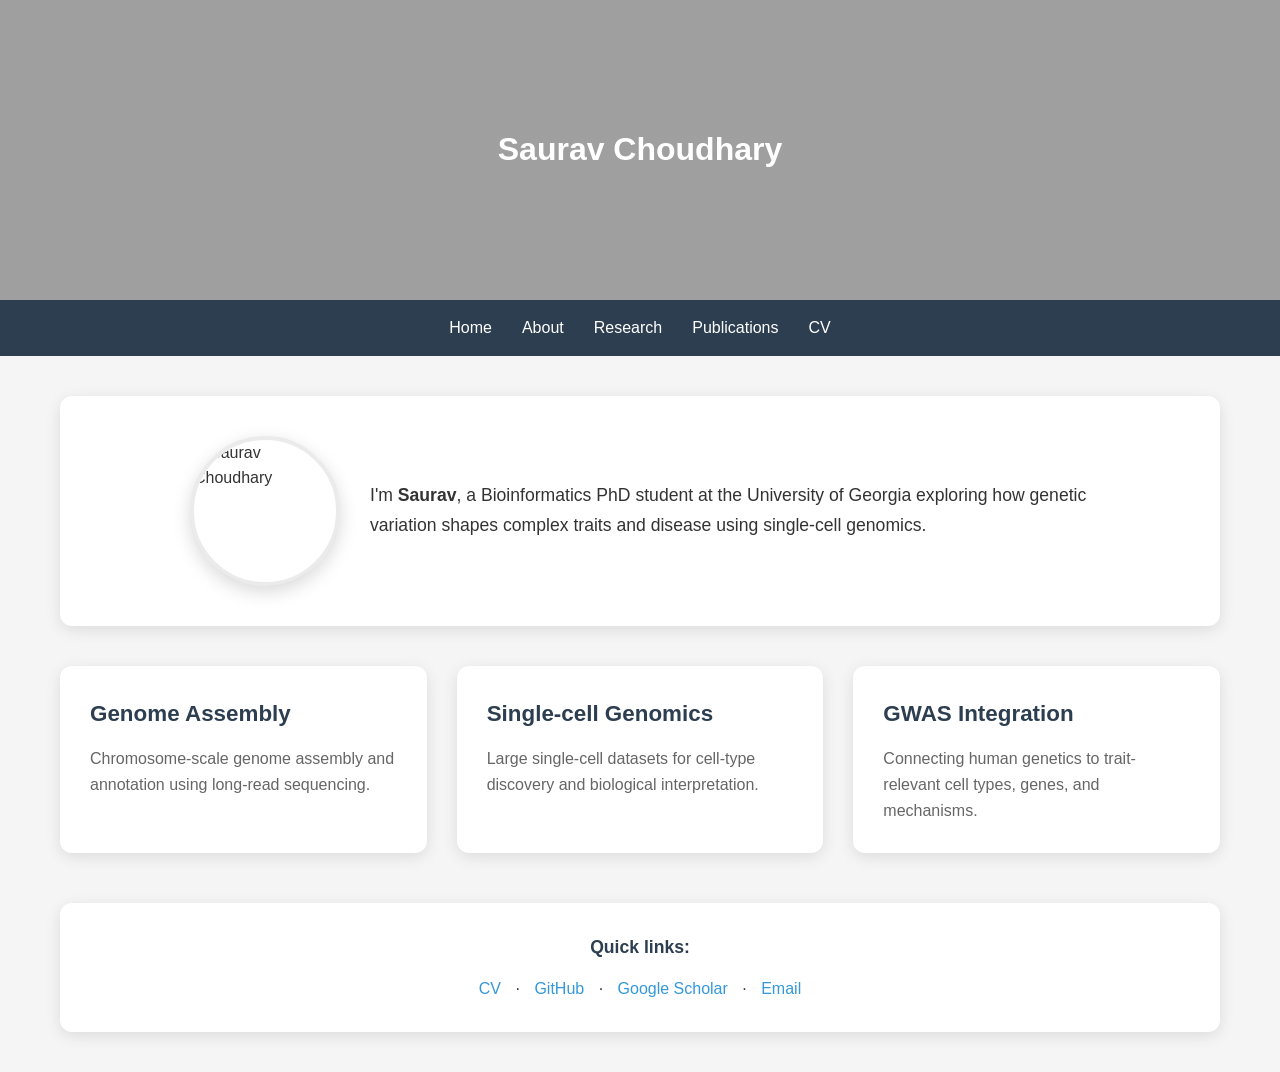
==== index.html @ a9191fd8 "Add files via upload" ====
<!DOCTYPE html>
<html lang="en">
<head>
    <meta charset="UTF-8">
    <meta name="viewport" content="width=device-width, initial-scale=1.0">
    <title>Saurav Choudhary - Home</title>
    <style>
        * {
            margin: 0;
            padding: 0;
            box-sizing: border-box;
        }
        
        body {
            font-family: -apple-system, BlinkMacSystemFont, "Segoe UI", Roboto, Oxygen-Sans, Ubuntu, Cantarell, "Helvetica Neue", sans-serif;
            line-height: 1.6;
            color: #333;
            background: #f5f5f5;
        }
        
        header {
            background: linear-gradient(rgba(0,0,0,0.35), rgba(0,0,0,0.35)), url('assets/images/DNA_logo.png') center/cover;
            color: white;
            padding: 80px 20px;
            text-align: center;
            min-height: 300px;
            display: flex;
            align-items: center;
            justify-content: center;
        }
        
        nav {
            background: #2c3e50;
            padding: 15px 0;
            position: sticky;
            top: 0;
            z-index: 100;
        }
        
        nav ul {
            list-style: none;
            display: flex;
            justify-content: center;
            gap: 30px;
            flex-wrap: wrap;
        }
        
        nav a {
            color: white;
            text-decoration: none;
            font-weight: 500;
            transition: color 0.3s;
        }
        
        nav a:hover {
            color: #3498db;
        }
        
        .container {
            max-width: 1200px;
            margin: 40px auto;
            padding: 0 20px;
        }
        
        .intro-section {
            background: white;
            padding: 40px;
            border-radius: 12px;
            box-shadow: 0 4px 15px rgba(0,0,0,0.1);
            margin-bottom: 40px;
        }
        
        .intro-content {
            display: flex;
            align-items: center;
            justify-content: center;
            gap: 30px;
            flex-wrap: wrap;
        }
        
        .profile-image {
            width: 150px;
            height: 150px;
            border-radius: 50%;
            object-fit: cover;
            border: 4px solid rgba(0,0,0,0.08);
            box-shadow: 0 6px 18px rgba(0,0,0,0.15);
        }
        
        .intro-text {
            max-width: 720px;
            font-size: 1.1rem;
            line-height: 1.7;
        }
        
        .features {
            display: grid;
            grid-template-columns: repeat(auto-fit, minmax(280px, 1fr));
            gap: 30px;
            margin-top: 40px;
        }
        
        .feature-card {
            background: white;
            padding: 30px;
            border-radius: 12px;
            box-shadow: 0 4px 15px rgba(0,0,0,0.1);
            transition: transform 0.3s, box-shadow 0.3s;
        }
        
        .feature-card:hover {
            transform: translateY(-5px);
            box-shadow: 0 8px 25px rgba(0,0,0,0.15);
        }
        
        .feature-card h3 {
            color: #2c3e50;
            margin-bottom: 15px;
            font-size: 1.4rem;
        }
        
        .feature-card p {
            color: #666;
            line-height: 1.6;
        }
        
        .quick-links {
            text-align: center;
            margin-top: 50px;
            padding: 30px;
            background: white;
            border-radius: 12px;
            box-shadow: 0 4px 15px rgba(0,0,0,0.1);
        }
        
        .quick-links strong {
            display: block;
            margin-bottom: 15px;
            font-size: 1.1rem;
            color: #2c3e50;
        }
        
        .quick-links a {
            color: #3498db;
            text-decoration: none;
            margin: 0 10px;
            font-weight: 500;
        }
        
        .quick-links a:hover {
            text-decoration: underline;
        }
    </style>
</head>
<body>
    <header>
        <h1>Saurav Choudhary</h1>
    </header>
    
    <nav>
        <ul>
            <li><a href="index_preview.html">Home</a></li>
            <li><a href="about_preview.html">About</a></li>
            <li><a href="research_preview.html">Research</a></li>
            <li><a href="publications_preview.html">Publications</a></li>
            <li><a href="cv.html">CV</a></li>
        </ul>
    </nav>
    
    <div class="container">
        <div class="intro-section">
            <div class="intro-content">
                <img src="assets/images/Saurav_profile.JPG" alt="Saurav Choudhary" class="profile-image">
                <div class="intro-text">
                    <p>
                        I'm <strong>Saurav</strong>, a Bioinformatics PhD student at the University of Georgia exploring how
                        genetic variation shapes complex traits and disease using single-cell genomics.
                    </p>
                </div>
            </div>
        </div>
        
        <div class="features">
            <div class="feature-card">
                <h3>Genome Assembly</h3>
                <p>Chromosome-scale genome assembly and annotation using long-read sequencing.</p>
            </div>
            
            <div class="feature-card">
                <h3>Single-cell Genomics</h3>
                <p>Large single-cell datasets for cell-type discovery and biological interpretation.</p>
            </div>
            
            <div class="feature-card">
                <h3>GWAS Integration</h3>
                <p>Connecting human genetics to trait-relevant cell types, genes, and mechanisms.</p>
            </div>
        </div>
        
        <div class="quick-links">
            <strong>Quick links:</strong>
            <a href="assets/pdfs/Saurav_Choudhary_2025.pdf">CV</a> ·
            <a href="https://github.com/Saurav0731" target="_blank">GitHub</a> ·
            <a href="https://scholar.google.com/citations?user=HQW7pr0AAAAJ&hl=en" target="_blank">Google Scholar</a> ·
            <a href="mailto:saurav.choudhary@uga.edu">Email</a>
        </div>
    </div>
</body>
</html>
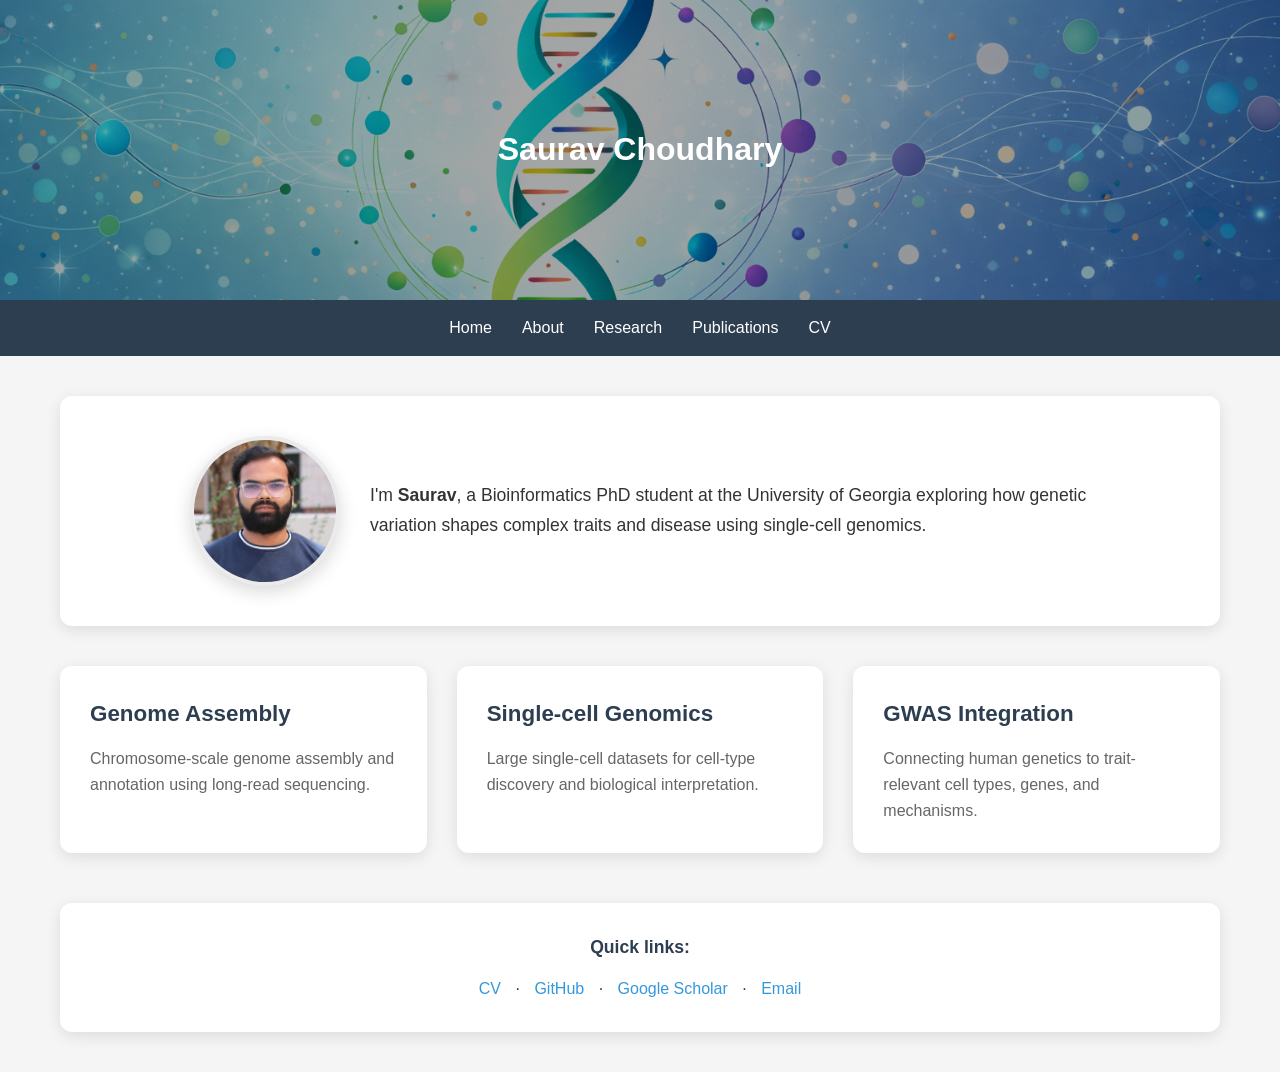
==== commit 1d75d661: "Update index.html" ====
--- a/index.html
+++ b/index.html
@@ -159,10 +159,10 @@
     
     <nav>
         <ul>
-            <li><a href="index_preview.html">Home</a></li>
-            <li><a href="about_preview.html">About</a></li>
-            <li><a href="research_preview.html">Research</a></li>
-            <li><a href="publications_preview.html">Publications</a></li>
+            <li><a href="index.html">Home</a></li>
+            <li><a href="about.html">About</a></li>
+            <li><a href="research.html">Research</a></li>
+            <li><a href="publications.html">Publications</a></li>
             <li><a href="cv.html">CV</a></li>
         </ul>
     </nav>
@@ -206,4 +206,4 @@
         </div>
     </div>
 </body>
-</html>+</html>
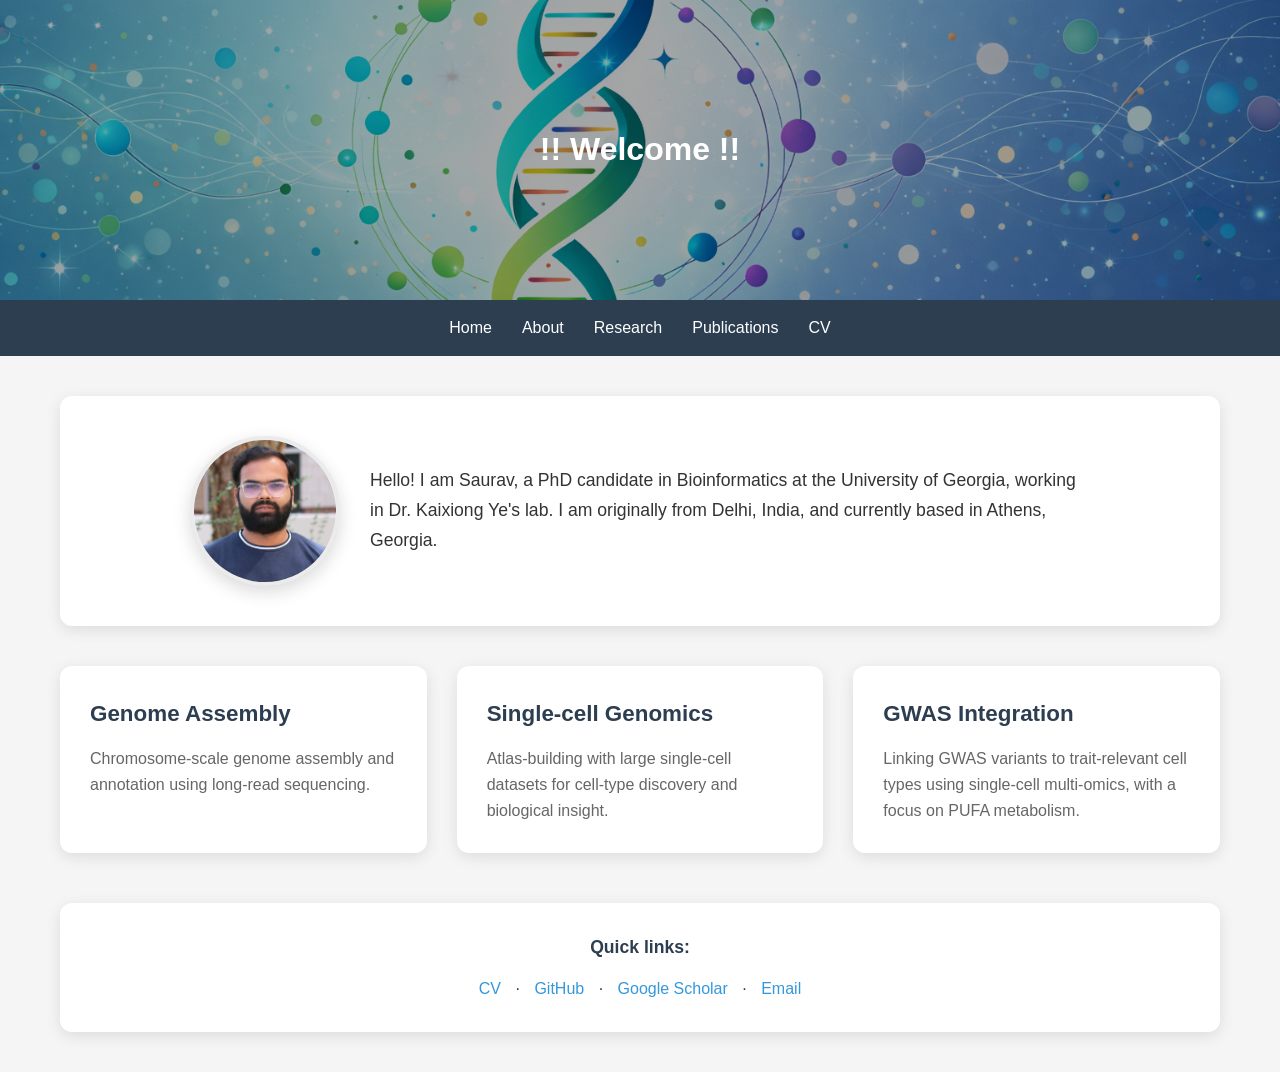
==== commit 0babf807: "Update index.html" ====
--- a/index.html
+++ b/index.html
@@ -1,3 +1,4 @@
+
 <!DOCTYPE html>
 <html lang="en">
 <head>
@@ -154,7 +155,7 @@
 </head>
 <body>
     <header>
-        <h1>Saurav Choudhary</h1>
+        <h1>!! Welcome !!</h1>
     </header>
     
     <nav>
@@ -173,8 +174,8 @@
                 <img src="assets/images/Saurav_profile.JPG" alt="Saurav Choudhary" class="profile-image">
                 <div class="intro-text">
                     <p>
-                        I'm <strong>Saurav</strong>, a Bioinformatics PhD student at the University of Georgia exploring how
-                        genetic variation shapes complex traits and disease using single-cell genomics.
+                        Hello! I am Saurav, a PhD candidate in Bioinformatics at the University of Georgia, working in Dr. Kaixiong Ye's lab. I am originally from Delhi, India, and currently based in Athens, Georgia.
+                        
                     </p>
                 </div>
             </div>
@@ -188,12 +189,12 @@
             
             <div class="feature-card">
                 <h3>Single-cell Genomics</h3>
-                <p>Large single-cell datasets for cell-type discovery and biological interpretation.</p>
+                <p>Atlas-building with large single-cell datasets for cell-type discovery and biological insight.</p>
             </div>
             
             <div class="feature-card">
                 <h3>GWAS Integration</h3>
-                <p>Connecting human genetics to trait-relevant cell types, genes, and mechanisms.</p>
+                <p>Linking GWAS variants to trait-relevant cell types using single-cell multi-omics, with a focus on PUFA metabolism.</p>
             </div>
         </div>
         
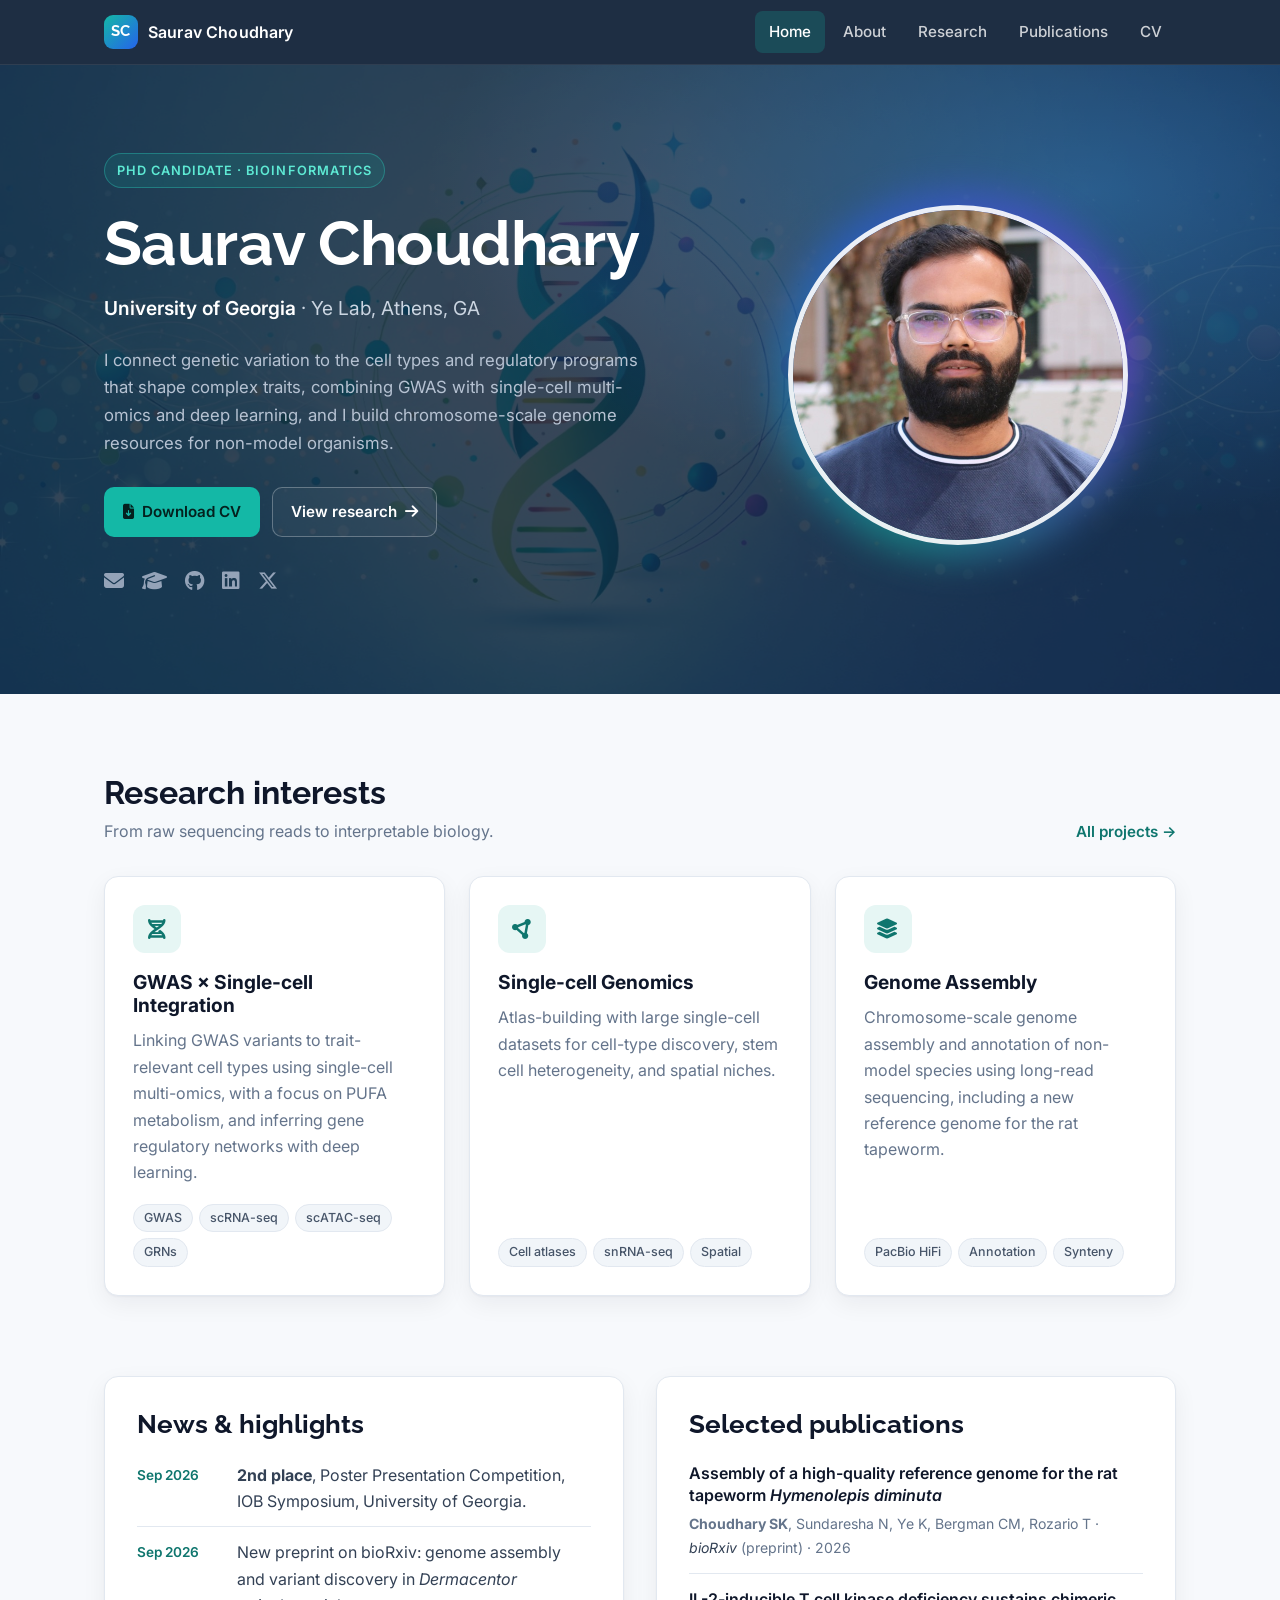
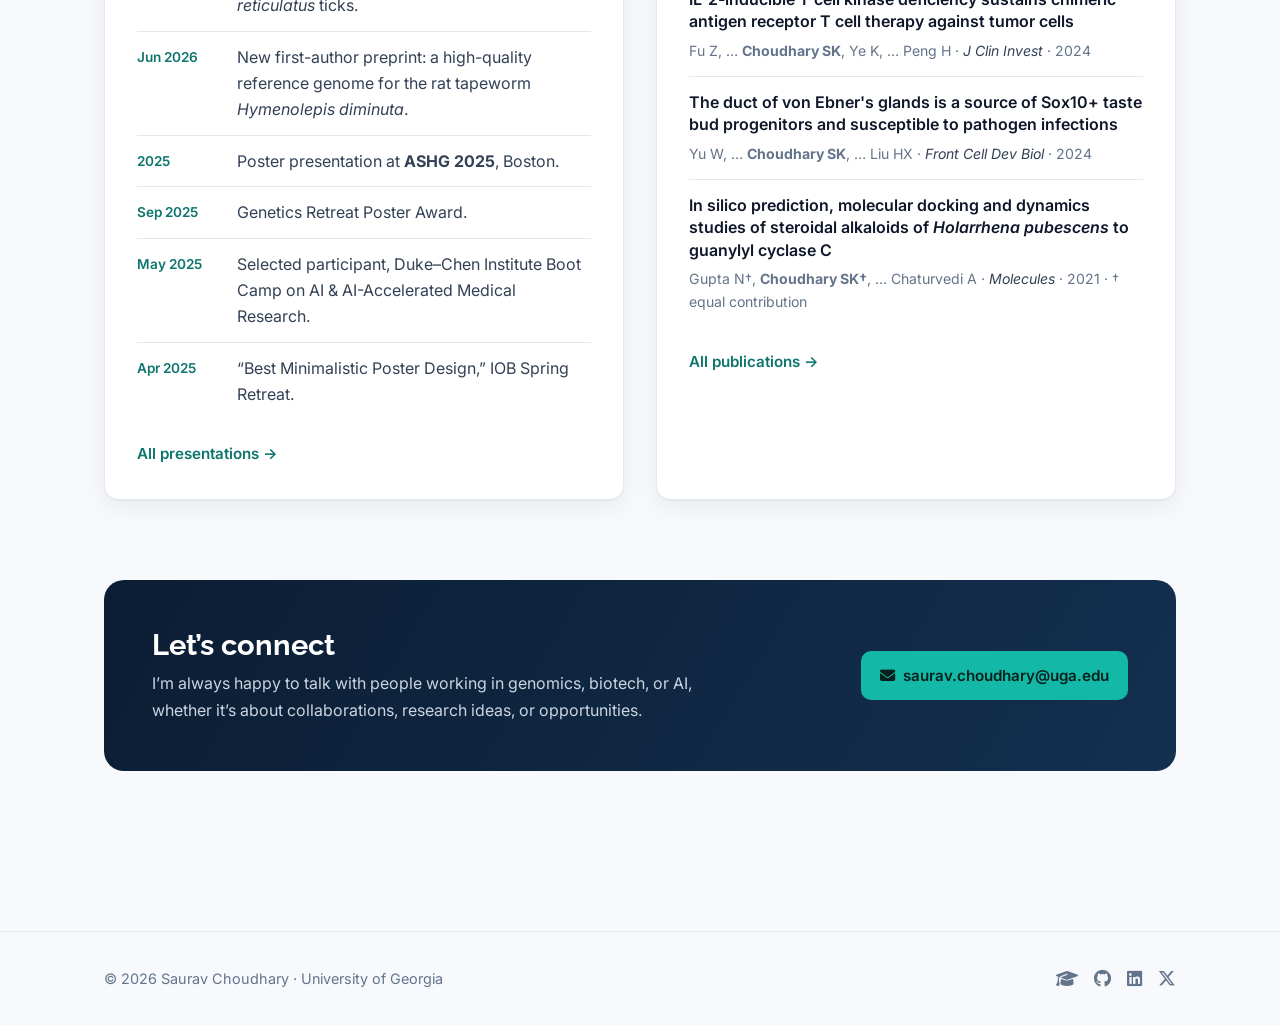
==== commit 058c5154: "Redesign website: new layout, preprints, updated CV" ====
--- a/index.html
+++ b/index.html
@@ -1,210 +1,202 @@
-
 <!DOCTYPE html>
 <html lang="en">
 <head>
     <meta charset="UTF-8">
     <meta name="viewport" content="width=device-width, initial-scale=1.0">
-    <title>Saurav Choudhary - Home</title>
-    <style>
-        * {
-            margin: 0;
-            padding: 0;
-            box-sizing: border-box;
-        }
-        
-        body {
-            font-family: -apple-system, BlinkMacSystemFont, "Segoe UI", Roboto, Oxygen-Sans, Ubuntu, Cantarell, "Helvetica Neue", sans-serif;
-            line-height: 1.6;
-            color: #333;
-            background: #f5f5f5;
-        }
-        
-        header {
-            background: linear-gradient(rgba(0,0,0,0.35), rgba(0,0,0,0.35)), url('assets/images/DNA_logo.png') center/cover;
-            color: white;
-            padding: 80px 20px;
-            text-align: center;
-            min-height: 300px;
-            display: flex;
-            align-items: center;
-            justify-content: center;
-        }
-        
-        nav {
-            background: #2c3e50;
-            padding: 15px 0;
-            position: sticky;
-            top: 0;
-            z-index: 100;
-        }
-        
-        nav ul {
-            list-style: none;
-            display: flex;
-            justify-content: center;
-            gap: 30px;
-            flex-wrap: wrap;
-        }
-        
-        nav a {
-            color: white;
-            text-decoration: none;
-            font-weight: 500;
-            transition: color 0.3s;
-        }
-        
-        nav a:hover {
-            color: #3498db;
-        }
-        
-        .container {
-            max-width: 1200px;
-            margin: 40px auto;
-            padding: 0 20px;
-        }
-        
-        .intro-section {
-            background: white;
-            padding: 40px;
-            border-radius: 12px;
-            box-shadow: 0 4px 15px rgba(0,0,0,0.1);
-            margin-bottom: 40px;
-        }
-        
-        .intro-content {
-            display: flex;
-            align-items: center;
-            justify-content: center;
-            gap: 30px;
-            flex-wrap: wrap;
-        }
-        
-        .profile-image {
-            width: 150px;
-            height: 150px;
-            border-radius: 50%;
-            object-fit: cover;
-            border: 4px solid rgba(0,0,0,0.08);
-            box-shadow: 0 6px 18px rgba(0,0,0,0.15);
-        }
-        
-        .intro-text {
-            max-width: 720px;
-            font-size: 1.1rem;
-            line-height: 1.7;
-        }
-        
-        .features {
-            display: grid;
-            grid-template-columns: repeat(auto-fit, minmax(280px, 1fr));
-            gap: 30px;
-            margin-top: 40px;
-        }
-        
-        .feature-card {
-            background: white;
-            padding: 30px;
-            border-radius: 12px;
-            box-shadow: 0 4px 15px rgba(0,0,0,0.1);
-            transition: transform 0.3s, box-shadow 0.3s;
-        }
-        
-        .feature-card:hover {
-            transform: translateY(-5px);
-            box-shadow: 0 8px 25px rgba(0,0,0,0.15);
-        }
-        
-        .feature-card h3 {
-            color: #2c3e50;
-            margin-bottom: 15px;
-            font-size: 1.4rem;
-        }
-        
-        .feature-card p {
-            color: #666;
-            line-height: 1.6;
-        }
-        
-        .quick-links {
-            text-align: center;
-            margin-top: 50px;
-            padding: 30px;
-            background: white;
-            border-radius: 12px;
-            box-shadow: 0 4px 15px rgba(0,0,0,0.1);
-        }
-        
-        .quick-links strong {
-            display: block;
-            margin-bottom: 15px;
-            font-size: 1.1rem;
-            color: #2c3e50;
-        }
-        
-        .quick-links a {
-            color: #3498db;
-            text-decoration: none;
-            margin: 0 10px;
-            font-weight: 500;
-        }
-        
-        .quick-links a:hover {
-            text-decoration: underline;
-        }
-    </style>
+    <title>Saurav Choudhary | Bioinformatics PhD Candidate</title>
+    <meta name="description" content="Saurav Choudhary is a PhD candidate in Bioinformatics at the University of Georgia working on single-cell genomics, GWAS integration, and genome assembly.">
+
+    <!-- Social preview cards (LinkedIn, X, Slack) -->
+    <meta property="og:type" content="website">
+    <meta property="og:title" content="Saurav Choudhary | Bioinformatics PhD Candidate">
+    <meta property="og:description" content="Single-cell genomics, GWAS integration, and genome assembly at the University of Georgia.">
+    <meta property="og:url" content="https://choudhary-saurav.github.io/">
+    <meta property="og:image" content="https://choudhary-saurav.github.io/assets/images/profile_640.jpg">
+    <meta name="twitter:card" content="summary">
+
+    <link rel="preconnect" href="https://fonts.googleapis.com">
+    <link rel="preconnect" href="https://fonts.gstatic.com" crossorigin>
+    <link href="https://fonts.googleapis.com/css2?family=Inter:wght@400;500;600;700&family=Raleway:wght@700;800&display=swap" rel="stylesheet">
+    <link rel="stylesheet" href="https://cdnjs.cloudflare.com/ajax/libs/font-awesome/6.5.1/css/all.min.css">
+    <link rel="stylesheet" href="assets/css/style.css">
 </head>
 <body>
-    <header>
-        <h1>!! Welcome !!</h1>
+
+    <nav class="site-nav">
+        <div class="wrap">
+            <a class="brand" href="index.html">
+                <span class="brand-mark">SC</span>
+                <span>Saurav Choudhary</span>
+            </a>
+            <button class="nav-toggle" aria-label="Toggle menu" aria-expanded="false">
+                <i class="fa-solid fa-bars"></i>
+            </button>
+            <ul class="nav-links">
+                <li><a class="active" href="index.html">Home</a></li>
+                <li><a href="about.html">About</a></li>
+                <li><a href="research.html">Research</a></li>
+                <li><a href="publications.html">Publications</a></li>
+                <li><a href="cv.html">CV</a></li>
+            </ul>
+        </div>
+    </nav>
+
+    <header class="hero">
+        <div class="wrap">
+            <div>
+                <span class="eyebrow">PhD Candidate · Bioinformatics</span>
+                <h1>Saurav Choudhary</h1>
+                <p class="role"><strong>University of Georgia</strong> · Ye Lab, Athens, GA</p>
+                <p class="lede">
+                    I connect genetic variation to the cell types and regulatory programs that shape complex traits,
+                    combining GWAS with single-cell multi-omics and deep learning, and I build chromosome-scale
+                    genome resources for non-model organisms.
+                </p>
+                <div class="hero-actions">
+                    <a class="btn btn-primary" href="assets/pdfs/Saurav_Choudhary_2026.pdf" target="_blank" rel="noopener">
+                        <i class="fa-solid fa-file-arrow-down"></i> Download CV
+                    </a>
+                    <a class="btn btn-ghost" href="research.html">
+                        View research <i class="fa-solid fa-arrow-right"></i>
+                    </a>
+                </div>
+                <div class="hero-social">
+                    <a href="mailto:saurav.choudhary@uga.edu" aria-label="Email"><i class="fa-solid fa-envelope"></i></a>
+                    <a href="https://scholar.google.com/citations?user=HQW7pr0AAAAJ&hl=en" target="_blank" rel="noopener" aria-label="Google Scholar"><i class="fa-solid fa-graduation-cap"></i></a>
+                    <a href="https://github.com/Saurav0731" target="_blank" rel="noopener" aria-label="GitHub"><i class="fa-brands fa-github"></i></a>
+                    <a href="https://www.linkedin.com/in/saurav317/" target="_blank" rel="noopener" aria-label="LinkedIn"><i class="fa-brands fa-linkedin"></i></a>
+                    <a href="https://x.com/saurav317" target="_blank" rel="noopener" aria-label="X"><i class="fa-brands fa-x-twitter"></i></a>
+                </div>
+            </div>
+            <div class="portrait">
+                <img src="assets/images/profile_640.jpg" alt="Portrait of Saurav Choudhary">
+            </div>
+        </div>
     </header>
-    
-    <nav>
-        <ul>
-            <li><a href="index.html">Home</a></li>
-            <li><a href="about.html">About</a></li>
-            <li><a href="research.html">Research</a></li>
-            <li><a href="publications.html">Publications</a></li>
-            <li><a href="cv.html">CV</a></li>
-        </ul>
-    </nav>
-    
-    <div class="container">
-        <div class="intro-section">
-            <div class="intro-content">
-                <img src="assets/images/Saurav_profile.JPG" alt="Saurav Choudhary" class="profile-image">
-                <div class="intro-text">
-                    <p>
-                        Hello! I am Saurav, a PhD candidate in Bioinformatics at the University of Georgia, working in Dr. Kaixiong Ye's lab. I am originally from Delhi, India, and currently based in Athens, Georgia.
-                        
-                    </p>
-                </div>
+
+    <main>
+        <section class="section">
+            <div class="wrap">
+                <div class="section-head">
+                    <div>
+                        <h2>Research interests</h2>
+                        <p>From raw sequencing reads to interpretable biology.</p>
+                    </div>
+                    <a class="section-link" href="research.html">All projects →</a>
+                </div>
+
+                <div class="cards">
+                    <article class="card">
+                        <div class="card-icon"><i class="fa-solid fa-dna"></i></div>
+                        <h3>GWAS × Single-cell Integration</h3>
+                        <p>Linking GWAS variants to trait-relevant cell types using single-cell multi-omics, with a focus on PUFA metabolism, and inferring gene regulatory networks with deep learning.</p>
+                        <div class="tags">
+                            <span class="tag">GWAS</span>
+                            <span class="tag">scRNA-seq</span>
+                            <span class="tag">scATAC-seq</span>
+                            <span class="tag">GRNs</span>
+                        </div>
+                    </article>
+
+                    <article class="card">
+                        <div class="card-icon"><i class="fa-solid fa-circle-nodes"></i></div>
+                        <h3>Single-cell Genomics</h3>
+                        <p>Atlas-building with large single-cell datasets for cell-type discovery, stem cell heterogeneity, and spatial niches.</p>
+                        <div class="tags">
+                            <span class="tag">Cell atlases</span>
+                            <span class="tag">snRNA-seq</span>
+                            <span class="tag">Spatial</span>
+                        </div>
+                    </article>
+
+                    <article class="card">
+                        <div class="card-icon"><i class="fa-solid fa-layer-group"></i></div>
+                        <h3>Genome Assembly</h3>
+                        <p>Chromosome-scale genome assembly and annotation of non-model species using long-read sequencing, including a new reference genome for the rat tapeworm.</p>
+                        <div class="tags">
+                            <span class="tag">PacBio HiFi</span>
+                            <span class="tag">Annotation</span>
+                            <span class="tag">Synteny</span>
+                        </div>
+                    </article>
+                </div>
+            </div>
+        </section>
+
+        <section class="section">
+            <div class="wrap split">
+                <div class="panel">
+                    <h2>News &amp; highlights</h2>
+                    <ul class="news">
+                        <li><time>Sep 2026</time><span><strong>2nd place</strong>, Poster Presentation Competition, IOB Symposium, University of Georgia.</span></li>
+                        <li><time>Sep 2026</time><span>New preprint on bioRxiv: genome assembly and variant discovery in <i>Dermacentor reticulatus</i> ticks.</span></li>
+                        <li><time>Jun 2026</time><span>New first-author preprint: a high-quality reference genome for the rat tapeworm <i>Hymenolepis diminuta</i>.</span></li>
+                        <li><time>2025</time><span>Poster presentation at <strong>ASHG 2025</strong>, Boston.</span></li>
+                        <li><time>Sep 2025</time><span>Genetics Retreat Poster Award.</span></li>
+                        <li><time>May 2025</time><span>Selected participant, Duke–Chen Institute Boot Camp on AI &amp; AI-Accelerated Medical Research.</span></li>
+                        <li><time>Apr 2025</time><span>“Best Minimalistic Poster Design,” IOB Spring Retreat.</span></li>
+                    </ul>
+                    <div class="panel-foot"><a href="publications.html">All presentations →</a></div>
+                </div>
+
+                <div class="panel">
+                    <h2>Selected publications</h2>
+                    <div class="pub">
+                        <a class="pub-title" href="https://doi.org/10.64898/2026.06.23.734100" target="_blank" rel="noopener">
+                            Assembly of a high-quality reference genome for the rat tapeworm <i>Hymenolepis diminuta</i>
+                        </a>
+                        <div class="pub-meta"><strong>Choudhary SK</strong>, Sundaresha N, Ye K, Bergman CM, Rozario T · <em>bioRxiv</em> (preprint) · 2026</div>
+                    </div>
+                    <div class="pub">
+                        <a class="pub-title" href="https://doi.org/10.1172/JCI178558" target="_blank" rel="noopener">
+                            IL-2-inducible T cell kinase deficiency sustains chimeric antigen receptor T cell therapy against tumor cells
+                        </a>
+                        <div class="pub-meta">Fu Z, … <strong>Choudhary SK</strong>, Ye K, … Peng H · <em>J Clin Invest</em> · 2024</div>
+                    </div>
+                    <div class="pub">
+                        <a class="pub-title" href="https://doi.org/10.3389/fcell.2024.1460669" target="_blank" rel="noopener">
+                            The duct of von Ebner's glands is a source of Sox10+ taste bud progenitors and susceptible to pathogen infections
+                        </a>
+                        <div class="pub-meta">Yu W, … <strong>Choudhary SK</strong>, … Liu HX · <em>Front Cell Dev Biol</em> · 2024</div>
+                    </div>
+                    <div class="pub">
+                        <a class="pub-title" href="https://doi.org/10.3390/molecules26144147" target="_blank" rel="noopener">
+                            In silico prediction, molecular docking and dynamics studies of steroidal alkaloids of <i>Holarrhena pubescens</i> to guanylyl cyclase C
+                        </a>
+                        <div class="pub-meta">Gupta N†, <strong>Choudhary SK†</strong>, … Chaturvedi A · <em>Molecules</em> · 2021 · † equal contribution</div>
+                    </div>
+                    <div class="panel-foot"><a href="publications.html">All publications →</a></div>
+                </div>
+            </div>
+        </section>
+
+        <section class="section">
+            <div class="wrap">
+                <div class="contact">
+                    <div>
+                        <h2>Let’s connect</h2>
+                        <p>I’m always happy to talk with people working in genomics, biotech, or AI, whether it’s about collaborations, research ideas, or opportunities.</p>
+                    </div>
+                    <a class="btn btn-primary" href="mailto:saurav.choudhary@uga.edu">
+                        <i class="fa-solid fa-envelope"></i> saurav.choudhary@uga.edu
+                    </a>
+                </div>
+            </div>
+        </section>
+    </main>
+
+    <footer class="site-footer">
+        <div class="wrap">
+            <span>© 2026 Saurav Choudhary · University of Georgia</span>
+            <div class="footer-social">
+                <a href="https://scholar.google.com/citations?user=HQW7pr0AAAAJ&hl=en" target="_blank" rel="noopener" aria-label="Google Scholar"><i class="fa-solid fa-graduation-cap"></i></a>
+                <a href="https://github.com/Saurav0731" target="_blank" rel="noopener" aria-label="GitHub"><i class="fa-brands fa-github"></i></a>
+                <a href="https://www.linkedin.com/in/saurav317/" target="_blank" rel="noopener" aria-label="LinkedIn"><i class="fa-brands fa-linkedin"></i></a>
+                <a href="https://x.com/saurav317" target="_blank" rel="noopener" aria-label="X"><i class="fa-brands fa-x-twitter"></i></a>
             </div>
         </div>
-        
-        <div class="features">
-            <div class="feature-card">
-                <h3>Genome Assembly</h3>
-                <p>Chromosome-scale genome assembly and annotation using long-read sequencing.</p>
-            </div>
-            
-            <div class="feature-card">
-                <h3>Single-cell Genomics</h3>
-                <p>Atlas-building with large single-cell datasets for cell-type discovery and biological insight.</p>
-            </div>
-            
-            <div class="feature-card">
-                <h3>GWAS Integration</h3>
-                <p>Linking GWAS variants to trait-relevant cell types using single-cell multi-omics, with a focus on PUFA metabolism.</p>
-            </div>
-        </div>
-        
-        <div class="quick-links">
-            <strong>Quick links:</strong>
-            <a href="assets/pdfs/Saurav_Choudhary_2025.pdf">CV</a> ·
-            <a href="https://github.com/Saurav0731" target="_blank">GitHub</a> ·
-            <a href="https://scholar.google.com/citations?user=HQW7pr0AAAAJ&hl=en" target="_blank">Google Scholar</a> ·
-            <a href="mailto:saurav.choudhary@uga.edu">Email</a>
-        </div>
-    </div>
+    </footer>
+
+    <script src="assets/js/site.js"></script>
 </body>
 </html>
--- a/assets/css/style.css
+++ b/assets/css/style.css
@@ -0,0 +1,1058 @@
+/* =========================================================
+   Saurav Choudhary — shared site stylesheet
+   ========================================================= */
+
+:root {
+    --ink: #0f172a;
+    --text: #334155;
+    --muted: #64748b;
+    --bg: #f7f9fc;
+    --surface: #ffffff;
+    --line: #e2e8f0;
+    --navy: #0b1d33;
+    --navy-2: #13304f;
+    --accent: #0d9488;
+    --accent-dark: #0f766e;
+    --accent-soft: #e6f6f4;
+    --radius: 14px;
+    --shadow: 0 1px 2px rgba(15, 23, 42, 0.04), 0 8px 24px rgba(15, 23, 42, 0.06);
+    --shadow-hover: 0 2px 4px rgba(15, 23, 42, 0.06), 0 16px 36px rgba(15, 23, 42, 0.10);
+    --display: "Raleway", "Helvetica Neue", Arial, sans-serif;
+    --sans: "Inter", -apple-system, BlinkMacSystemFont, "Segoe UI", Roboto, "Helvetica Neue", sans-serif;
+    --max: 1120px;
+}
+
+*,
+*::before,
+*::after {
+    box-sizing: border-box;
+}
+
+html {
+    scroll-behavior: smooth;
+}
+
+body {
+    margin: 0;
+    font-family: var(--sans);
+    font-size: 16px;
+    line-height: 1.65;
+    color: var(--text);
+    background: var(--bg);
+    -webkit-font-smoothing: antialiased;
+}
+
+img {
+    max-width: 100%;
+    display: block;
+}
+
+a {
+    color: var(--accent-dark);
+    text-decoration: none;
+}
+
+a:hover {
+    text-decoration: underline;
+}
+
+h1, h2, h3 {
+    color: var(--ink);
+    line-height: 1.2;
+    margin: 0;
+}
+
+.wrap {
+    max-width: var(--max);
+    margin: 0 auto;
+    padding: 0 24px;
+}
+
+/* ---------- Navigation ---------- */
+
+.site-nav {
+    position: sticky;
+    top: 0;
+    z-index: 100;
+    background: rgba(11, 29, 51, 0.92);
+    backdrop-filter: saturate(160%) blur(10px);
+    -webkit-backdrop-filter: saturate(160%) blur(10px);
+    border-bottom: 1px solid rgba(255, 255, 255, 0.08);
+}
+
+.site-nav .wrap {
+    display: flex;
+    align-items: center;
+    justify-content: space-between;
+    height: 64px;
+}
+
+.brand {
+    display: flex;
+    align-items: center;
+    gap: 10px;
+    color: #fff;
+    font-weight: 600;
+    letter-spacing: 0.01em;
+}
+
+.brand:hover {
+    text-decoration: none;
+}
+
+.brand-mark {
+    display: grid;
+    place-items: center;
+    width: 34px;
+    height: 34px;
+    border-radius: 9px;
+    background: linear-gradient(135deg, #14b8a6, #2563eb);
+    font-family: var(--display);
+    font-size: 0.95rem;
+    font-weight: 700;
+}
+
+.nav-links {
+    display: flex;
+    gap: 4px;
+    list-style: none;
+    margin: 0;
+    padding: 0;
+}
+
+.nav-links a {
+    display: block;
+    padding: 8px 14px;
+    border-radius: 8px;
+    color: rgba(255, 255, 255, 0.78);
+    font-size: 0.95rem;
+    font-weight: 500;
+    transition: color 0.2s, background 0.2s;
+}
+
+.nav-links a:hover {
+    color: #fff;
+    background: rgba(255, 255, 255, 0.08);
+    text-decoration: none;
+}
+
+.nav-links a.active {
+    color: #fff;
+    background: rgba(20, 184, 166, 0.22);
+}
+
+.nav-toggle {
+    display: none;
+    background: none;
+    border: 0;
+    color: #fff;
+    font-size: 1.4rem;
+    cursor: pointer;
+    padding: 6px;
+}
+
+@media (max-width: 720px) {
+    .nav-toggle {
+        display: block;
+    }
+
+    .nav-links {
+        display: none;
+        position: absolute;
+        top: 64px;
+        left: 0;
+        right: 0;
+        flex-direction: column;
+        padding: 8px 16px 16px;
+        background: var(--navy);
+        border-bottom: 1px solid rgba(255, 255, 255, 0.08);
+    }
+
+    .nav-links.open {
+        display: flex;
+    }
+}
+
+/* ---------- Buttons ---------- */
+
+.btn {
+    display: inline-flex;
+    align-items: center;
+    gap: 8px;
+    padding: 11px 18px;
+    border-radius: 10px;
+    font-size: 0.95rem;
+    font-weight: 600;
+    border: 1px solid transparent;
+    transition: transform 0.15s, background 0.2s, border-color 0.2s;
+}
+
+.btn:hover {
+    text-decoration: none;
+    transform: translateY(-1px);
+}
+
+.btn-primary {
+    background: #14b8a6;
+    color: #04211e;
+}
+
+.btn-primary:hover {
+    background: #2dd4bf;
+}
+
+.btn-ghost {
+    color: #fff;
+    border-color: rgba(255, 255, 255, 0.28);
+    background: rgba(255, 255, 255, 0.04);
+}
+
+.btn-ghost:hover {
+    border-color: rgba(255, 255, 255, 0.6);
+    background: rgba(255, 255, 255, 0.1);
+}
+
+.btn-outline {
+    color: var(--accent-dark);
+    border-color: var(--accent);
+    background: transparent;
+}
+
+.btn-outline:hover {
+    background: var(--accent-soft);
+}
+
+/* ---------- Home hero ---------- */
+
+.hero {
+    position: relative;
+    overflow: hidden;
+    background: radial-gradient(1200px 600px at 85% 20%, #1c4a78 0%, var(--navy) 55%);
+    color: #e2e8f0;
+}
+
+.hero::before,
+.page-hero::before {
+    content: "";
+    position: absolute;
+    inset: 0;
+    background: url("../images/hero_dna.jpg") right center / cover no-repeat;
+    opacity: 0.18;
+    mix-blend-mode: screen;
+    pointer-events: none;
+}
+
+.hero .wrap {
+    position: relative;
+    display: grid;
+    grid-template-columns: 1.35fr 1fr;
+    align-items: center;
+    gap: 48px;
+    padding-top: 88px;
+    padding-bottom: 96px;
+}
+
+.eyebrow {
+    display: inline-block;
+    margin-bottom: 18px;
+    padding: 6px 12px;
+    border-radius: 999px;
+    background: rgba(20, 184, 166, 0.14);
+    border: 1px solid rgba(45, 212, 191, 0.35);
+    color: #5eead4;
+    font-size: 0.8rem;
+    font-weight: 600;
+    letter-spacing: 0.08em;
+    text-transform: uppercase;
+}
+
+.hero h1 {
+    font-family: var(--display);
+    font-size: clamp(2.5rem, 5.5vw, 3.9rem);
+    font-weight: 700;
+    color: #fff;
+    letter-spacing: -0.01em;
+}
+
+.hero .role {
+    margin: 12px 0 0;
+    font-size: 1.2rem;
+    color: #cbd5e1;
+}
+
+.hero .role strong {
+    color: #fff;
+    font-weight: 600;
+}
+
+.hero .lede {
+    max-width: 560px;
+    margin: 22px 0 30px;
+    font-size: 1.05rem;
+    color: #b6c2d2;
+}
+
+.hero-actions {
+    display: flex;
+    flex-wrap: wrap;
+    gap: 12px;
+}
+
+.hero-social {
+    display: flex;
+    gap: 18px;
+    margin-top: 28px;
+}
+
+.hero-social a {
+    color: #94a3b8;
+    font-size: 1.25rem;
+    transition: color 0.2s;
+}
+
+.hero-social a:hover {
+    color: #fff;
+    text-decoration: none;
+}
+
+.portrait {
+    justify-self: center;
+    position: relative;
+    width: min(340px, 100%);
+}
+
+.portrait::before {
+    content: "";
+    position: absolute;
+    inset: -14px;
+    border-radius: 50%;
+    background: conic-gradient(from 200deg, #14b8a6, #2563eb, #7c3aed, #14b8a6);
+    opacity: 0.55;
+    filter: blur(18px);
+}
+
+.portrait img {
+    position: relative;
+    width: 100%;
+    aspect-ratio: 1;
+    object-fit: cover;
+    border-radius: 50%;
+    border: 5px solid rgba(255, 255, 255, 0.9);
+}
+
+@media (max-width: 860px) {
+    .hero .wrap {
+        grid-template-columns: 1fr;
+        text-align: center;
+        gap: 36px;
+        padding-top: 56px;
+        padding-bottom: 64px;
+    }
+
+    .portrait {
+        order: -1;
+        width: 200px;
+    }
+
+    .hero .lede {
+        margin-left: auto;
+        margin-right: auto;
+    }
+
+    .hero-actions,
+    .hero-social {
+        justify-content: center;
+    }
+}
+
+/* ---------- Sections ---------- */
+
+.section {
+    padding: 80px 0;
+}
+
+.section + .section {
+    padding-top: 0;
+}
+
+.section-head {
+    display: flex;
+    align-items: flex-end;
+    justify-content: space-between;
+    gap: 16px;
+    flex-wrap: wrap;
+    margin-bottom: 32px;
+}
+
+.section-head h2 {
+    font-family: var(--display);
+    font-size: 2rem;
+    font-weight: 700;
+}
+
+.section-head p {
+    margin: 6px 0 0;
+    color: var(--muted);
+}
+
+.section-link {
+    font-weight: 600;
+    font-size: 0.95rem;
+}
+
+/* ---------- Research cards ---------- */
+
+.cards {
+    display: grid;
+    grid-template-columns: repeat(3, 1fr);
+    gap: 24px;
+}
+
+.card {
+    background: var(--surface);
+    border: 1px solid var(--line);
+    border-radius: var(--radius);
+    padding: 28px;
+    box-shadow: var(--shadow);
+    transition: transform 0.2s, box-shadow 0.2s;
+    display: flex;
+    flex-direction: column;
+}
+
+.card:hover {
+    transform: translateY(-4px);
+    box-shadow: var(--shadow-hover);
+}
+
+.card-icon {
+    display: grid;
+    place-items: center;
+    width: 48px;
+    height: 48px;
+    margin-bottom: 18px;
+    border-radius: 12px;
+    background: var(--accent-soft);
+    color: var(--accent-dark);
+    font-size: 1.25rem;
+}
+
+.card h3 {
+    font-size: 1.2rem;
+    margin-bottom: 10px;
+}
+
+.card p {
+    margin: 0 0 18px;
+    color: var(--muted);
+    flex: 1;
+}
+
+.tags {
+    display: flex;
+    flex-wrap: wrap;
+    gap: 6px;
+}
+
+.tag {
+    padding: 3px 10px;
+    border-radius: 999px;
+    background: #f1f5f9;
+    border: 1px solid var(--line);
+    color: #475569;
+    font-size: 0.78rem;
+    font-weight: 500;
+}
+
+@media (max-width: 900px) {
+    .cards {
+        grid-template-columns: 1fr;
+    }
+}
+
+/* ---------- News + publications split ---------- */
+
+.split {
+    display: grid;
+    grid-template-columns: 1fr 1fr;
+    gap: 32px;
+}
+
+@media (max-width: 900px) {
+    .split {
+        grid-template-columns: 1fr;
+    }
+}
+
+.panel {
+    background: var(--surface);
+    border: 1px solid var(--line);
+    border-radius: var(--radius);
+    padding: 32px;
+    box-shadow: var(--shadow);
+}
+
+.panel h2 {
+    font-family: var(--display);
+    font-size: 1.6rem;
+    margin-bottom: 22px;
+}
+
+.panel-foot {
+    margin-top: 22px;
+    font-weight: 600;
+    font-size: 0.95rem;
+}
+
+.news {
+    list-style: none;
+    margin: 0;
+    padding: 0;
+}
+
+.news li {
+    display: grid;
+    grid-template-columns: 84px 1fr;
+    gap: 16px;
+    padding: 12px 0;
+    border-top: 1px solid var(--line);
+}
+
+.news li:first-child {
+    border-top: 0;
+    padding-top: 0;
+}
+
+.news time {
+    color: var(--accent-dark);
+    font-weight: 600;
+    font-size: 0.85rem;
+    padding-top: 2px;
+}
+
+.news .badge {
+    display: inline-block;
+    margin-right: 6px;
+    font-size: 0.95rem;
+}
+
+.pub {
+    padding: 14px 0;
+    border-top: 1px solid var(--line);
+}
+
+.pub:first-of-type {
+    border-top: 0;
+    padding-top: 0;
+}
+
+.pub-title {
+    display: block;
+    color: var(--ink);
+    font-weight: 600;
+    line-height: 1.4;
+}
+
+.pub-title:hover {
+    color: var(--accent-dark);
+}
+
+.pub-meta {
+    margin-top: 6px;
+    font-size: 0.88rem;
+    color: var(--muted);
+}
+
+.pub-meta em {
+    color: var(--text);
+    font-style: italic;
+}
+
+/* ---------- Contact band ---------- */
+
+.contact {
+    background: linear-gradient(120deg, var(--navy) 0%, var(--navy-2) 100%);
+    border-radius: 20px;
+    padding: 48px;
+    display: flex;
+    align-items: center;
+    justify-content: space-between;
+    gap: 24px;
+    flex-wrap: wrap;
+    color: #cbd5e1;
+}
+
+.contact h2 {
+    font-family: var(--display);
+    color: #fff;
+    font-size: 1.8rem;
+    margin-bottom: 8px;
+}
+
+.contact p {
+    margin: 0;
+    max-width: 560px;
+}
+
+@media (max-width: 600px) {
+    .contact {
+        padding: 32px 24px;
+    }
+}
+
+/* ---------- Footer ---------- */
+
+.site-footer {
+    margin-top: 80px;
+    padding: 32px 0;
+    border-top: 1px solid var(--line);
+    color: var(--muted);
+    font-size: 0.9rem;
+}
+
+.site-footer .wrap {
+    display: flex;
+    justify-content: space-between;
+    align-items: center;
+    gap: 16px;
+    flex-wrap: wrap;
+}
+
+.footer-social {
+    display: flex;
+    gap: 16px;
+}
+
+.footer-social a {
+    color: var(--muted);
+    font-size: 1.1rem;
+}
+
+.footer-social a:hover {
+    color: var(--accent-dark);
+    text-decoration: none;
+}
+
+/* =========================================================
+   Inner pages
+   ========================================================= */
+
+/* ---------- Page header ---------- */
+
+.page-hero {
+    position: relative;
+    overflow: hidden;
+    background: radial-gradient(900px 420px at 85% 0%, #1c4a78 0%, var(--navy) 60%);
+    color: #b6c2d2;
+}
+
+.page-hero::before {
+    opacity: 0.12;
+}
+
+.page-hero .wrap {
+    position: relative;
+    padding-top: 64px;
+    padding-bottom: 56px;
+}
+
+.page-hero h1 {
+    font-family: var(--display);
+    font-size: clamp(2.2rem, 4.5vw, 3rem);
+    font-weight: 700;
+    color: #fff;
+}
+
+.page-hero p {
+    max-width: 640px;
+    margin: 12px 0 0;
+    font-size: 1.08rem;
+}
+
+.page-hero .hero-actions {
+    margin-top: 26px;
+}
+
+.page-body {
+    padding: 56px 0 0;
+}
+
+/* ---------- Prose ---------- */
+
+.prose h2 {
+    font-family: var(--display);
+    font-size: 1.5rem;
+    margin: 40px 0 14px;
+}
+
+.prose h2:first-child {
+    margin-top: 0;
+}
+
+.prose p {
+    margin: 0 0 16px;
+    font-size: 1.04rem;
+}
+
+.prose p:last-child {
+    margin-bottom: 0;
+}
+
+.prose strong {
+    color: var(--ink);
+}
+
+/* ---------- About ---------- */
+
+.about-layout {
+    display: grid;
+    grid-template-columns: minmax(0, 1fr) 360px;
+    gap: 32px;
+    align-items: start;
+}
+
+.about-layout > .panel {
+    padding: 40px;
+}
+
+.sidebar {
+    display: grid;
+    gap: 24px;
+}
+
+.sidebar .panel {
+    padding: 28px;
+}
+
+.sidebar .panel h2 {
+    font-size: 1.25rem;
+    margin-bottom: 16px;
+}
+
+@media (max-width: 960px) {
+    .about-layout {
+        grid-template-columns: 1fr;
+    }
+
+    .sidebar {
+        position: static;
+    }
+}
+
+@media (max-width: 600px) {
+    .about-layout > .panel {
+        padding: 28px 24px;
+    }
+}
+
+.edu {
+    list-style: none;
+    margin: 0;
+    padding: 0;
+}
+
+.edu li {
+    display: flex;
+    gap: 14px;
+    align-items: center;
+    padding: 14px 0;
+    border-top: 1px solid var(--line);
+}
+
+.edu li:first-child {
+    border-top: 0;
+    padding-top: 0;
+}
+
+.edu img {
+    width: 56px;
+    height: 56px;
+    flex-shrink: 0;
+    object-fit: contain;
+    padding: 6px;
+    background: #fff;
+    border: 1px solid var(--line);
+    border-radius: 12px;
+}
+
+.edu .school {
+    color: var(--ink);
+    font-weight: 600;
+    line-height: 1.3;
+}
+
+.edu .degree {
+    font-size: 0.92rem;
+}
+
+.edu .years {
+    font-size: 0.82rem;
+    color: var(--muted);
+}
+
+.exp {
+    list-style: none;
+    margin: 0;
+    padding: 0;
+}
+
+.exp li {
+    position: relative;
+    padding: 0 0 16px 20px;
+    border-left: 2px solid var(--line);
+}
+
+.exp li:last-child {
+    padding-bottom: 0;
+}
+
+.exp li::before {
+    content: "";
+    position: absolute;
+    left: -6px;
+    top: 5px;
+    width: 10px;
+    height: 10px;
+    border-radius: 50%;
+    background: var(--surface);
+    border: 2px solid var(--accent);
+}
+
+.exp li:first-child::before {
+    background: var(--accent);
+}
+
+.exp .role {
+    color: var(--ink);
+    font-weight: 600;
+    line-height: 1.35;
+}
+
+.exp .org {
+    font-size: 0.88rem;
+    line-height: 1.4;
+}
+
+.exp .years {
+    font-size: 0.8rem;
+    color: var(--muted);
+}
+
+.tool-group {
+    margin: 14px 0 8px;
+    color: var(--muted);
+    font-size: 0.75rem;
+    font-weight: 700;
+    letter-spacing: 0.08em;
+    text-transform: uppercase;
+}
+
+.tool-group:first-child {
+    margin-top: 0;
+}
+
+.tag-lg {
+    padding: 6px 14px;
+    font-size: 0.9rem;
+}
+
+.hobbies {
+    margin: 4px 0 18px;
+}
+
+/* ---------- Research ---------- */
+
+.project + .project {
+    margin-top: 72px;
+}
+
+.project-label {
+    color: var(--accent-dark);
+    font-size: 0.8rem;
+    font-weight: 700;
+    letter-spacing: 0.1em;
+    text-transform: uppercase;
+}
+
+.project h2 {
+    font-family: var(--display);
+    font-size: clamp(1.5rem, 3vw, 2rem);
+    margin: 8px 0 12px;
+    max-width: 860px;
+}
+
+.project-meta {
+    margin: 0 0 16px;
+    color: var(--muted);
+    font-size: 0.95rem;
+}
+
+.project-meta i {
+    margin-right: 6px;
+    color: var(--accent);
+}
+
+.project .panel {
+    margin-top: 24px;
+}
+
+.aims {
+    display: grid;
+    grid-template-columns: repeat(3, 1fr);
+    gap: 20px;
+    margin-top: 20px;
+}
+
+.aims .card p {
+    flex: none;
+    margin: 0;
+}
+
+.aim-num {
+    display: inline-block;
+    align-self: flex-start;
+    margin-bottom: 12px;
+    padding: 3px 10px;
+    border-radius: 999px;
+    background: var(--accent-soft);
+    color: var(--accent-dark);
+    font-size: 0.78rem;
+    font-weight: 700;
+    letter-spacing: 0.06em;
+    text-transform: uppercase;
+}
+
+@media (max-width: 900px) {
+    .aims {
+        grid-template-columns: 1fr;
+    }
+}
+
+/* ---------- Publications ---------- */
+
+.pub-section + .pub-section {
+    margin-top: 32px;
+}
+
+.year-group {
+    display: grid;
+    grid-template-columns: 80px 1fr;
+    gap: 24px;
+    padding: 24px 0;
+    border-top: 1px solid var(--line);
+}
+
+.year-group:first-of-type {
+    border-top: 0;
+    padding-top: 0;
+}
+
+.year {
+    font-family: var(--display);
+    font-size: 1.5rem;
+    font-weight: 700;
+    color: var(--accent-dark);
+    line-height: 1.3;
+}
+
+.pub-item + .pub-item {
+    margin-top: 26px;
+}
+
+.pub-item .pub-title {
+    font-size: 1.05rem;
+}
+
+.pub-authors {
+    margin-top: 6px;
+    font-size: 0.92rem;
+}
+
+.pub-authors strong {
+    color: var(--ink);
+}
+
+.pub-venue {
+    margin-top: 2px;
+    font-size: 0.9rem;
+    color: var(--muted);
+}
+
+.pub-venue em {
+    color: var(--text);
+}
+
+.pub-links {
+    display: flex;
+    flex-wrap: wrap;
+    gap: 8px;
+    margin-top: 10px;
+}
+
+.chip-link {
+    display: inline-flex;
+    align-items: center;
+    gap: 6px;
+    padding: 4px 10px;
+    border: 1px solid var(--line);
+    border-radius: 8px;
+    color: var(--text);
+    font-size: 0.8rem;
+    font-weight: 600;
+    transition: border-color 0.2s, color 0.2s;
+}
+
+.chip-link:hover {
+    border-color: var(--accent);
+    color: var(--accent-dark);
+    text-decoration: none;
+}
+
+.note {
+    margin-top: 20px;
+    color: var(--muted);
+    font-size: 0.85rem;
+}
+
+@media (max-width: 600px) {
+    .year-group {
+        grid-template-columns: 1fr;
+        gap: 12px;
+    }
+}
+
+/* ---------- CV ---------- */
+
+.cv-frame {
+    overflow: hidden;
+    background: var(--surface);
+    border: 1px solid var(--line);
+    border-radius: var(--radius);
+    box-shadow: var(--shadow);
+}
+
+.cv-frame object {
+    display: block;
+    width: 100%;
+    height: 85vh;
+    min-height: 720px;
+    border: 0;
+}
+
+.cv-mobile {
+    display: none;
+    text-align: center;
+}
+
+.cv-mobile p {
+    margin: 0 0 20px;
+}
+
+@media (max-width: 720px) {
+    .cv-frame {
+        display: none;
+    }
+
+    .cv-mobile {
+        display: block;
+    }
+}
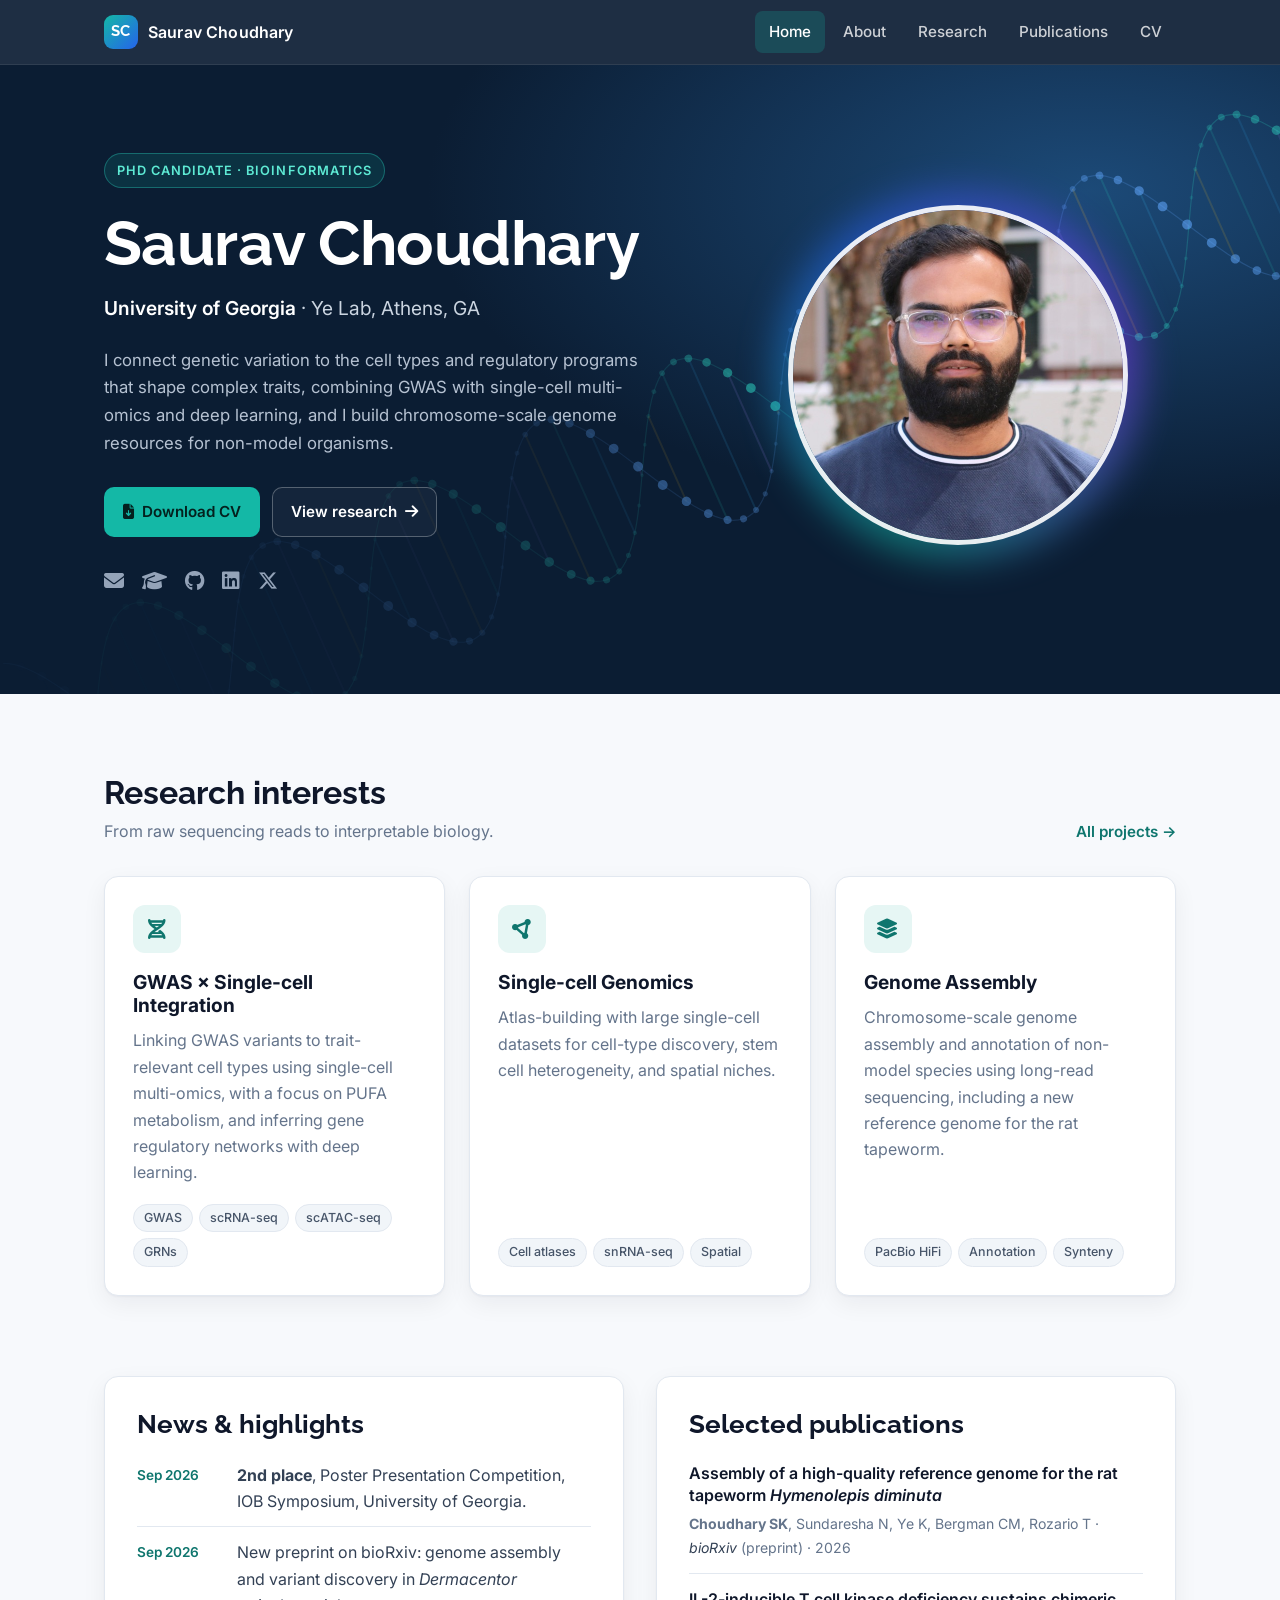
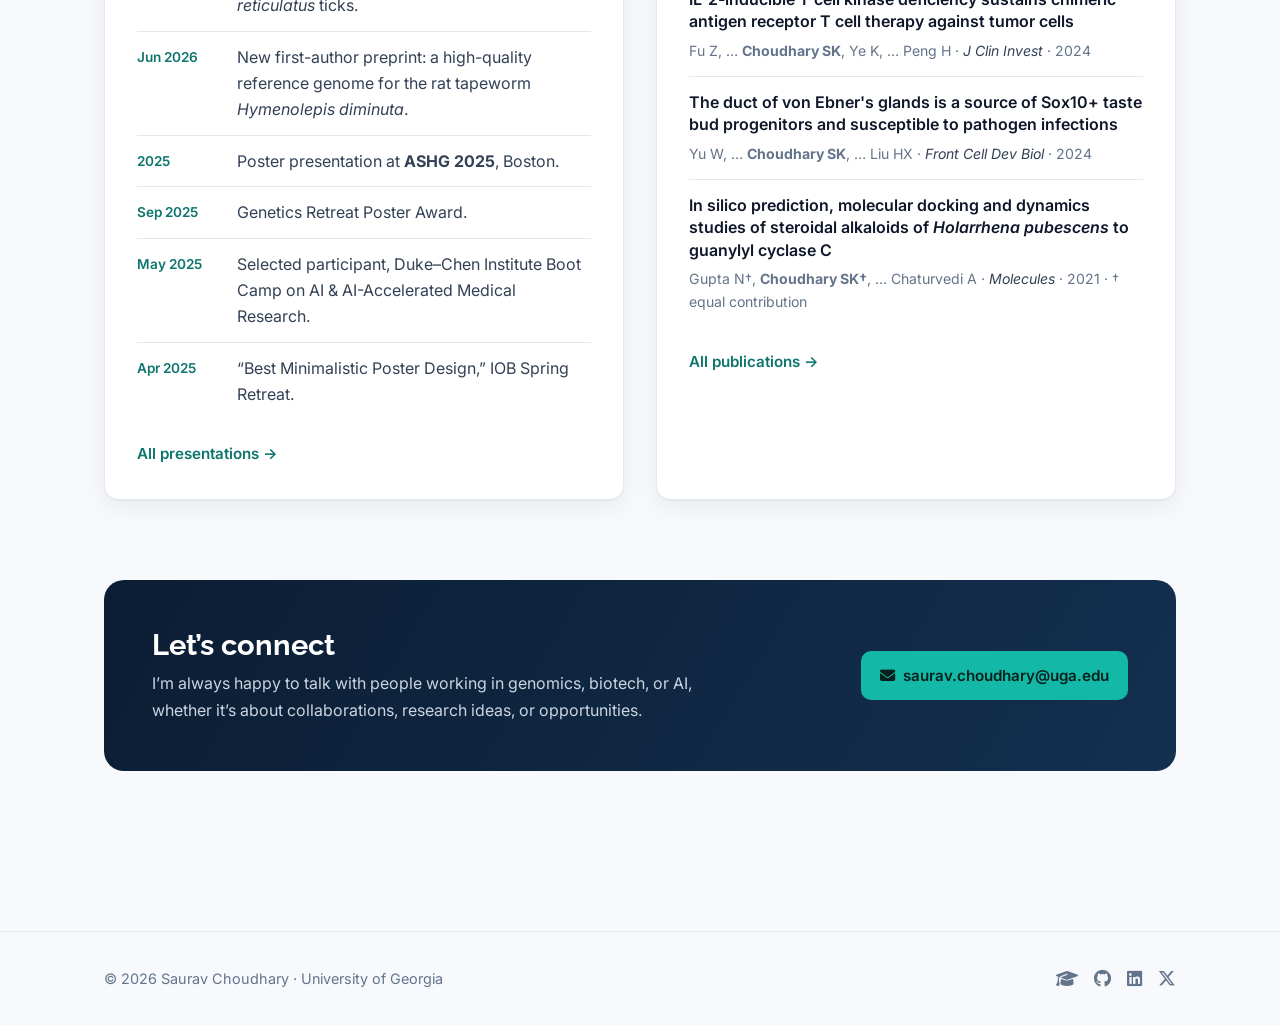
==== commit b67b3bfd: "Add animated DNA helix and UMAP header backgrounds" ====
--- a/index.html
+++ b/index.html
@@ -42,6 +42,7 @@
     </nav>
 
     <header class="hero">
+        <canvas class="hero-canvas" data-anim="helix" aria-hidden="true"></canvas>
         <div class="wrap">
             <div>
                 <span class="eyebrow">PhD Candidate · Bioinformatics</span>
@@ -198,5 +199,6 @@
     </footer>
 
     <script src="assets/js/site.js"></script>
+    <script src="assets/js/hero-anim.js"></script>
 </body>
 </html>
--- a/assets/css/style.css
+++ b/assets/css/style.css
@@ -242,6 +242,32 @@
     pointer-events: none;
 }
 
+.hero.hero--animated::before,
+.page-hero.hero--animated::before {
+    display: none;
+}
+
+.hero-canvas {
+    position: absolute;
+    inset: 0;
+    pointer-events: none;
+    -webkit-mask-image: linear-gradient(90deg, rgba(0, 0, 0, 0.15) 0%, rgba(0, 0, 0, 0.3) 40%, #000 72%);
+    mask-image: linear-gradient(90deg, rgba(0, 0, 0, 0.15) 0%, rgba(0, 0, 0, 0.3) 40%, #000 72%);
+}
+
+@media (max-width: 860px) {
+    .hero-canvas {
+        -webkit-mask-image: linear-gradient(180deg, #000 0%, rgba(0, 0, 0, 0.2) 45%, rgba(0, 0, 0, 0.2) 100%);
+        mask-image: linear-gradient(180deg, #000 0%, rgba(0, 0, 0, 0.2) 45%, rgba(0, 0, 0, 0.2) 100%);
+    }
+
+    .page-hero .hero-canvas {
+        -webkit-mask-image: none;
+        mask-image: none;
+        opacity: 0.35;
+    }
+}
+
 .hero .wrap {
     position: relative;
     display: grid;
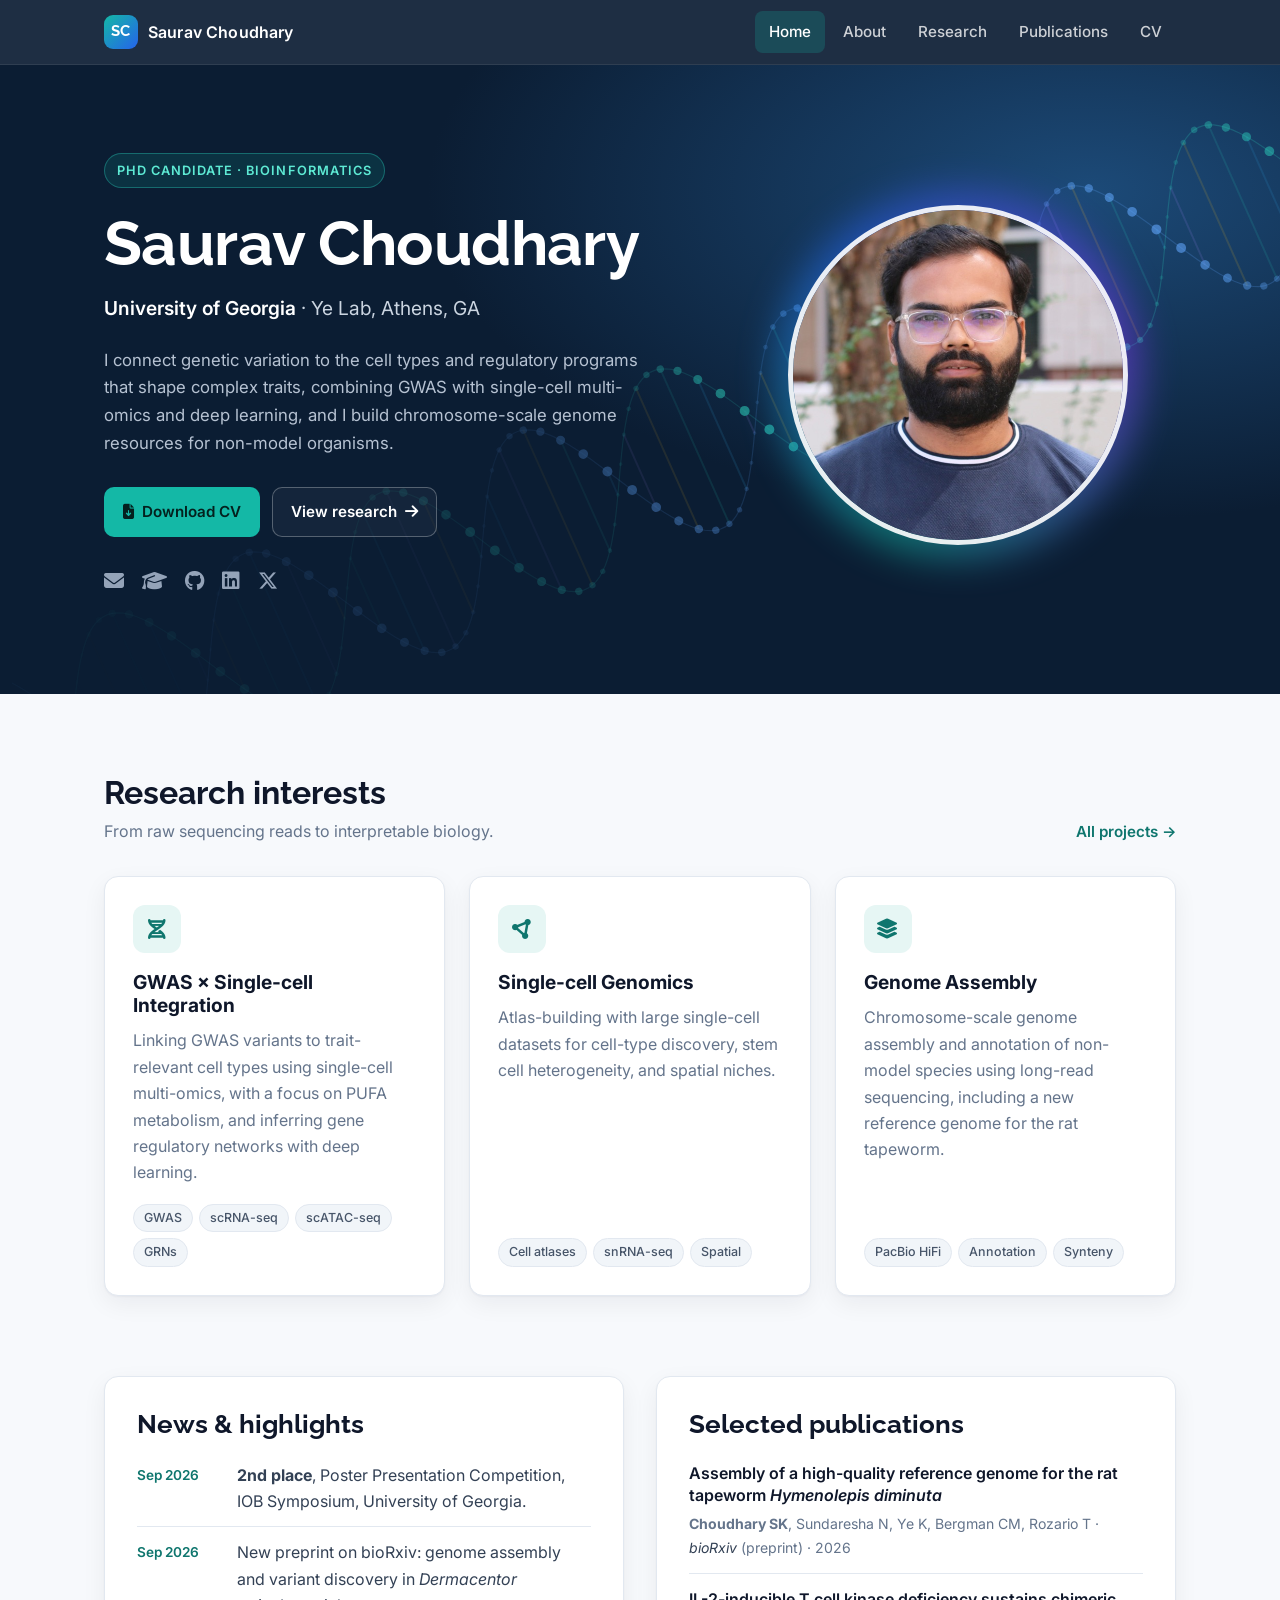
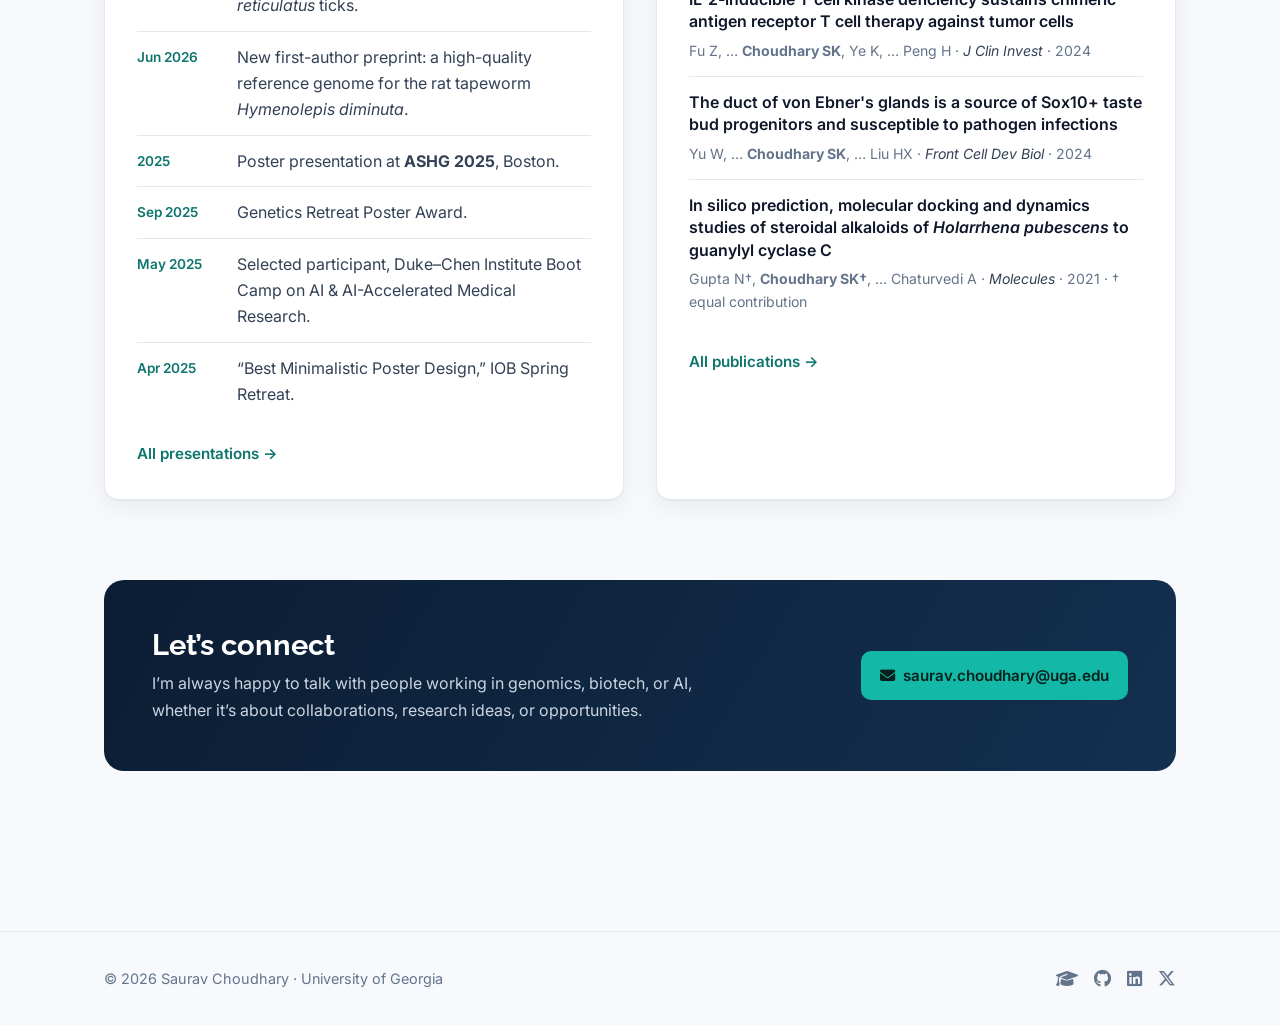
==== commit fcc301fe: "Add Google verification, SEO titles, structured data, sitemap" ====
--- a/index.html
+++ b/index.html
@@ -3,14 +3,78 @@
 <head>
     <meta charset="UTF-8">
     <meta name="viewport" content="width=device-width, initial-scale=1.0">
-    <title>Saurav Choudhary | Bioinformatics PhD Candidate</title>
-    <meta name="description" content="Saurav Choudhary is a PhD candidate in Bioinformatics at the University of Georgia working on single-cell genomics, GWAS integration, and genome assembly.">
+    <title>Saurav Choudhary | Bioinformatics PhD Candidate, University of Georgia (UGA)</title>
+    <meta name="description" content="Saurav Choudhary (Saurav Kumar Choudhary) is a Bioinformatics PhD candidate at the University of Georgia (UGA), Athens, working on single-cell genomics, GWAS integration, gene regulatory networks, and genome assembly.">
 
     <!-- Social preview cards (LinkedIn, X, Slack) -->
     <meta property="og:type" content="website">
-    <meta property="og:title" content="Saurav Choudhary | Bioinformatics PhD Candidate">
-    <meta property="og:description" content="Single-cell genomics, GWAS integration, and genome assembly at the University of Georgia.">
+    <meta property="og:title" content="Saurav Choudhary | Bioinformatics PhD Candidate, University of Georgia (UGA)">
+    <meta property="og:description" content="Saurav Choudhary (Saurav Kumar Choudhary) is a Bioinformatics PhD candidate at the University of Georgia (UGA), Athens, working on single-cell genomics, GWAS integration, gene regulatory networks, and genome assembly.">
+    <link rel="canonical" href="https://choudhary-saurav.github.io/">
     <meta property="og:url" content="https://choudhary-saurav.github.io/">
+    <meta property="og:site_name" content="Saurav Choudhary">
+    <script type="application/ld+json">
+{
+        "@context": "https://schema.org",
+        "@type": "Person",
+        "name": "Saurav Choudhary",
+        "alternateName": [
+            "Saurav Kumar Choudhary",
+            "Saurav K. Choudhary",
+            "SK Choudhary"
+        ],
+        "url": "https://choudhary-saurav.github.io/",
+        "image": "https://choudhary-saurav.github.io/assets/images/profile_640.jpg",
+        "email": "mailto:saurav.choudhary@uga.edu",
+        "jobTitle": "PhD Candidate in Bioinformatics",
+        "affiliation": {
+            "@type": "CollegeOrUniversity",
+            "name": "University of Georgia",
+            "alternateName": "UGA",
+            "department": {
+                "@type": "Organization",
+                "name": "Institute of Bioinformatics"
+            },
+            "url": "https://www.uga.edu/"
+        },
+        "alumniOf": [
+            {
+                "@type": "CollegeOrUniversity",
+                "name": "Indraprastha Institute of Information Technology Delhi",
+                "alternateName": "IIIT-Delhi"
+            },
+            {
+                "@type": "CollegeOrUniversity",
+                "name": "Amity University"
+            }
+        ],
+        "address": {
+            "@type": "PostalAddress",
+            "addressLocality": "Athens",
+            "addressRegion": "GA",
+            "addressCountry": "US"
+        },
+        "knowsAbout": [
+            "Bioinformatics",
+            "Single-cell genomics",
+            "scRNA-seq",
+            "scATAC-seq",
+            "Spatial transcriptomics",
+            "GWAS",
+            "Gene regulatory networks",
+            "Genome assembly",
+            "Genome annotation",
+            "Machine learning"
+        ],
+        "sameAs": [
+            "https://scholar.google.com/citations?user=HQW7pr0AAAAJ",
+            "https://github.com/Saurav0731",
+            "https://www.linkedin.com/in/saurav317/",
+            "https://x.com/saurav317",
+            "https://www.genetics.uga.edu/directory/people/saurav-kumar-choudhary"
+        ]
+    }
+    </script>
     <meta property="og:image" content="https://choudhary-saurav.github.io/assets/images/profile_640.jpg">
     <meta name="twitter:card" content="summary">
 
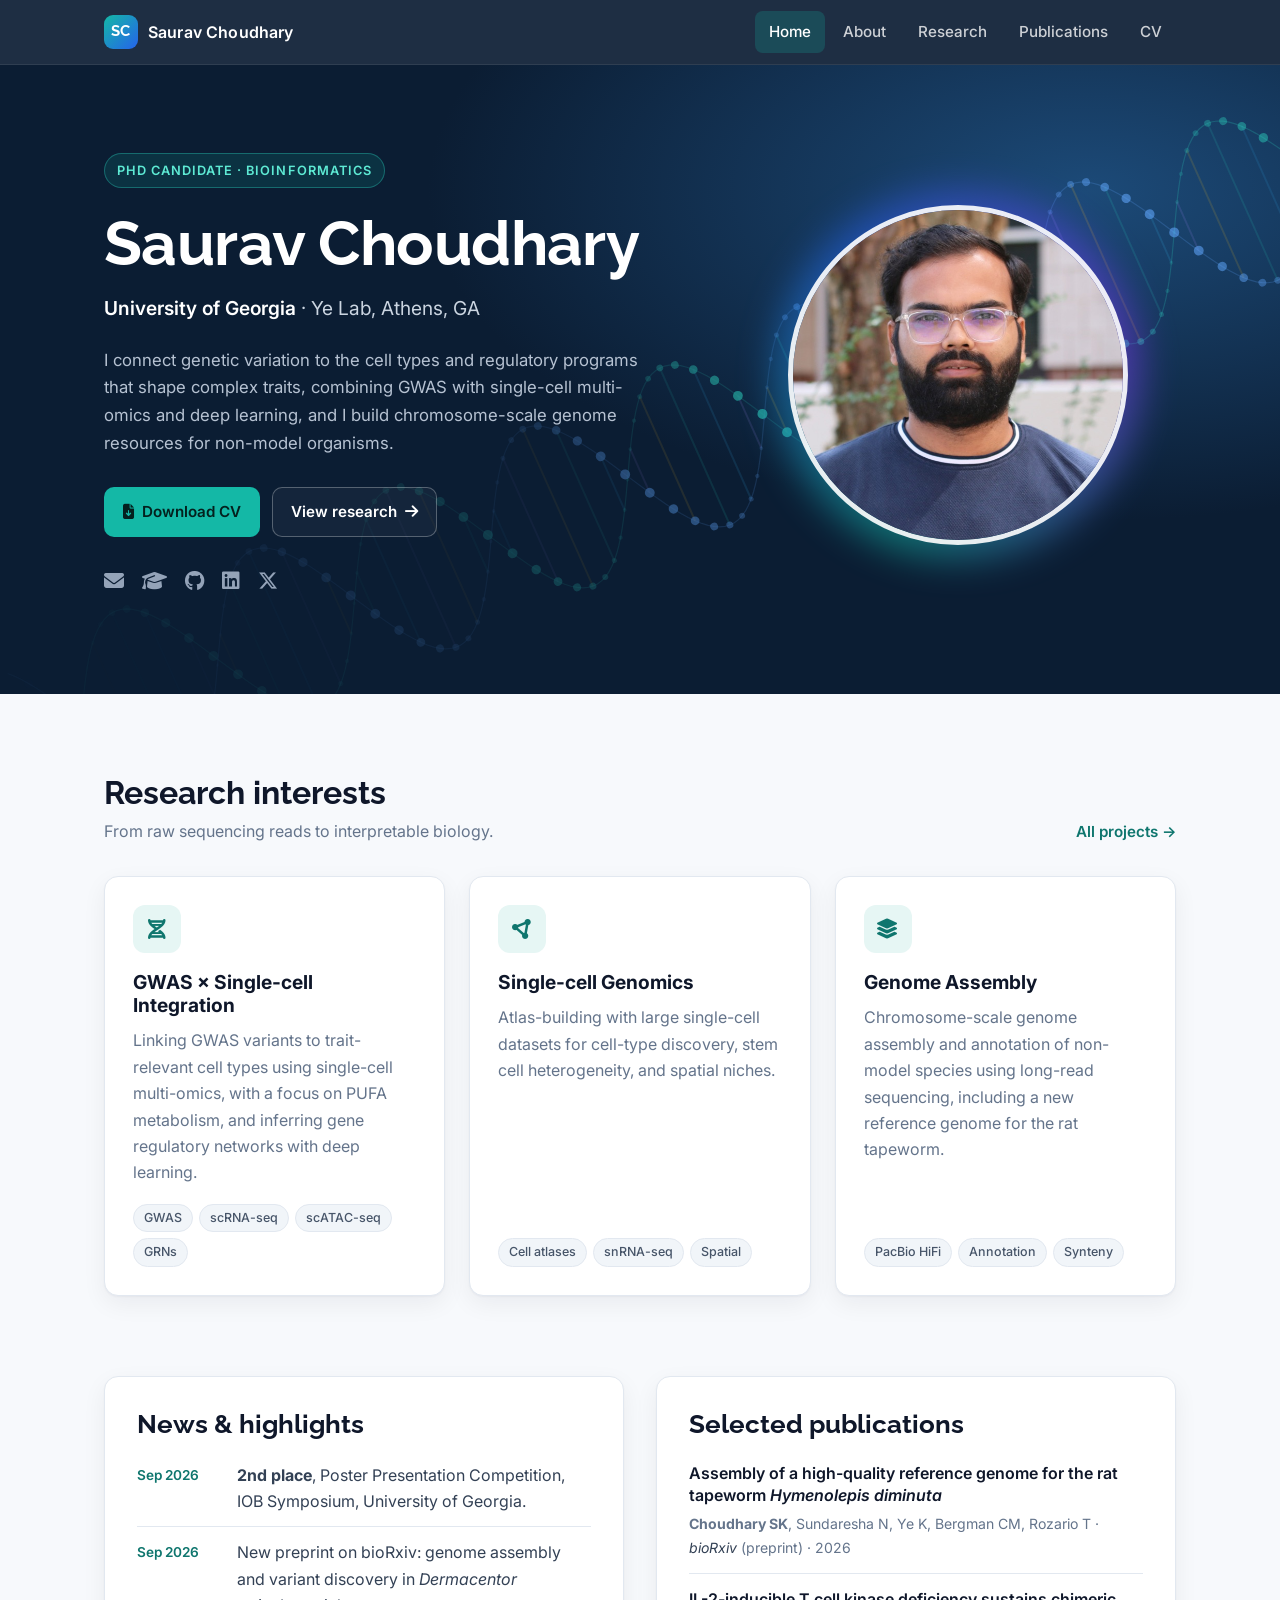
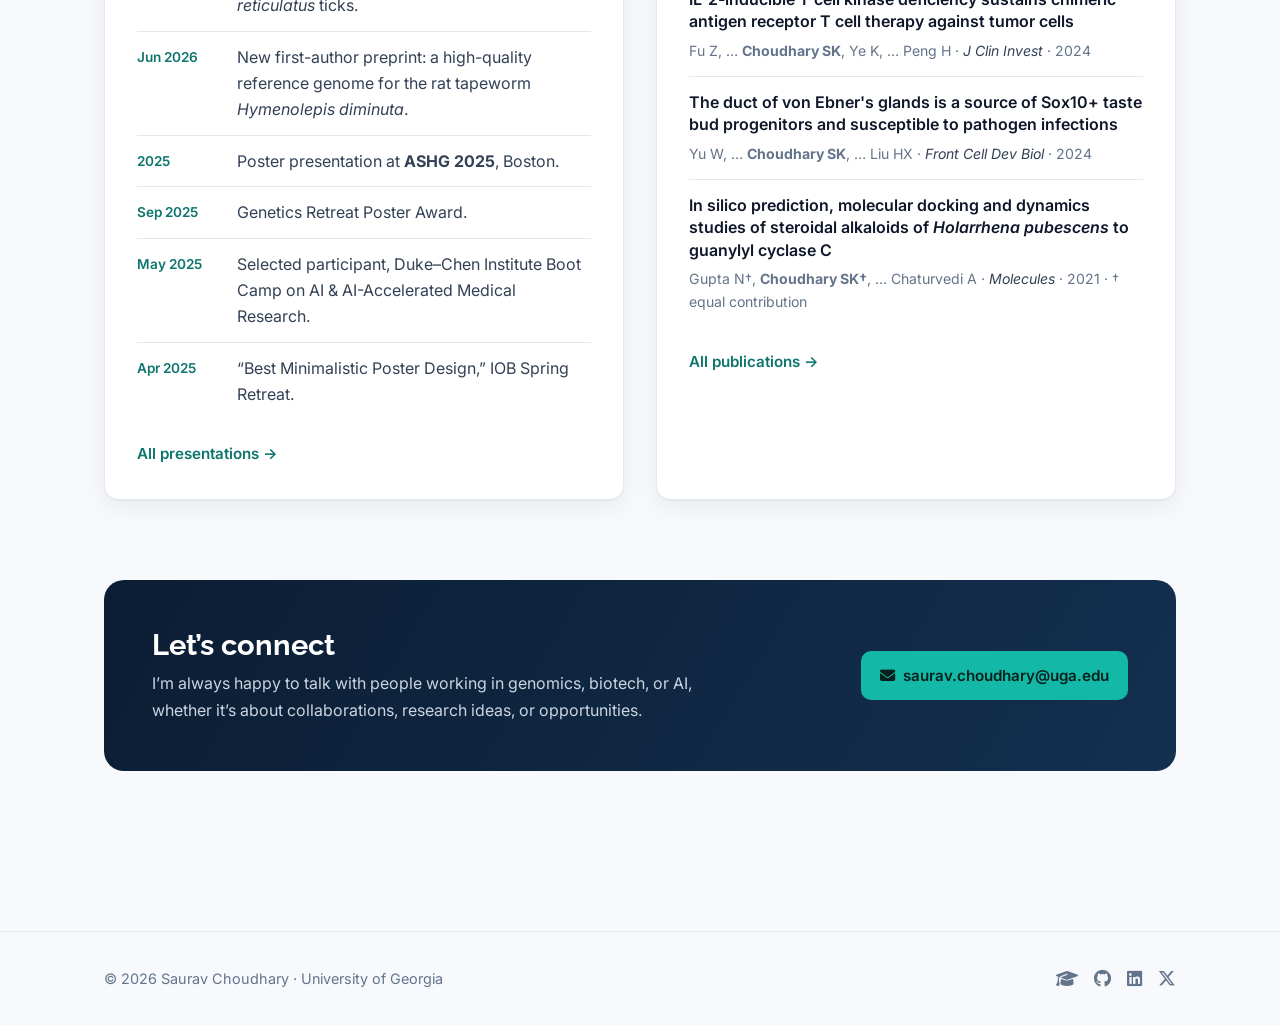
==== commit 198a8239: "Add GoatCounter visitor analytics" ====
--- a/index.html
+++ b/index.html
@@ -262,6 +262,7 @@
         </div>
     </footer>
 
+    <script data-goatcounter="https://choudhary-saurav.goatcounter.com/count" async src="https://gc.zgo.at/count.js"></script>
     <script src="assets/js/site.js"></script>
     <script src="assets/js/hero-anim.js"></script>
 </body>
